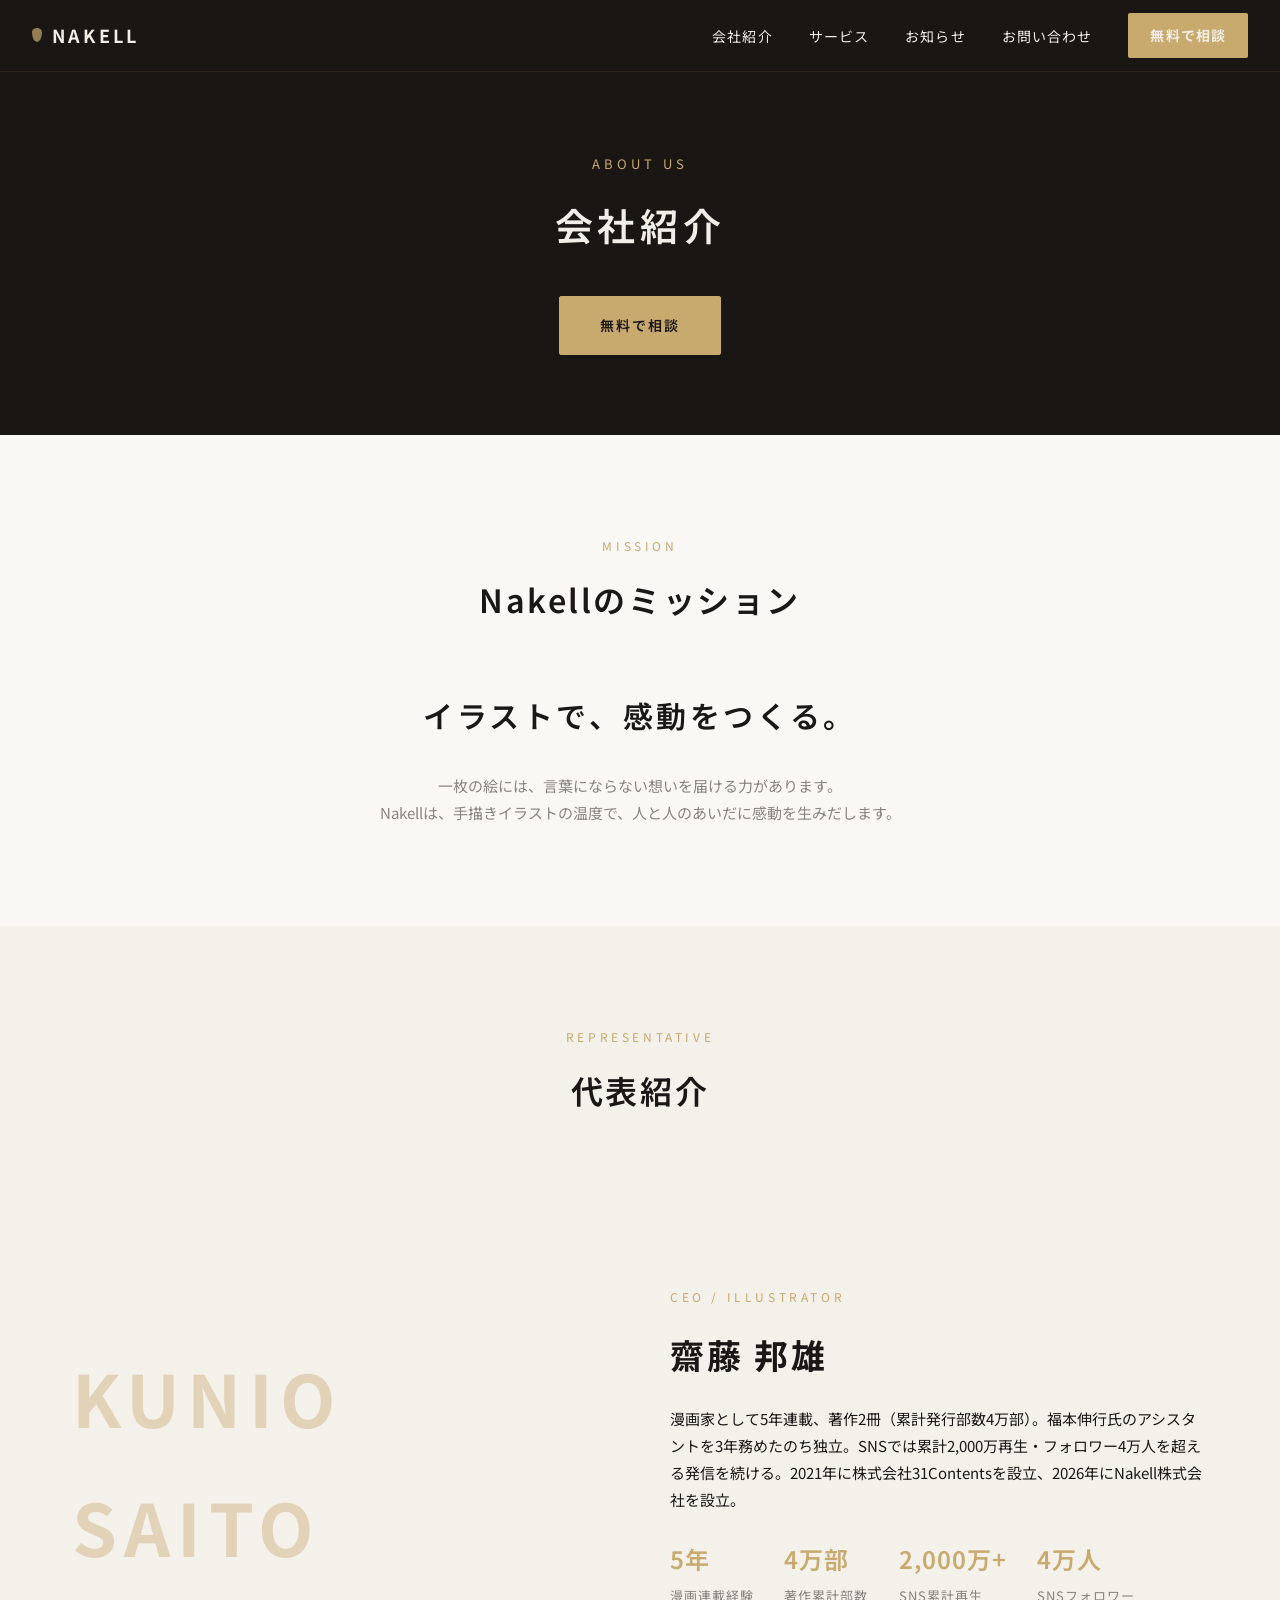
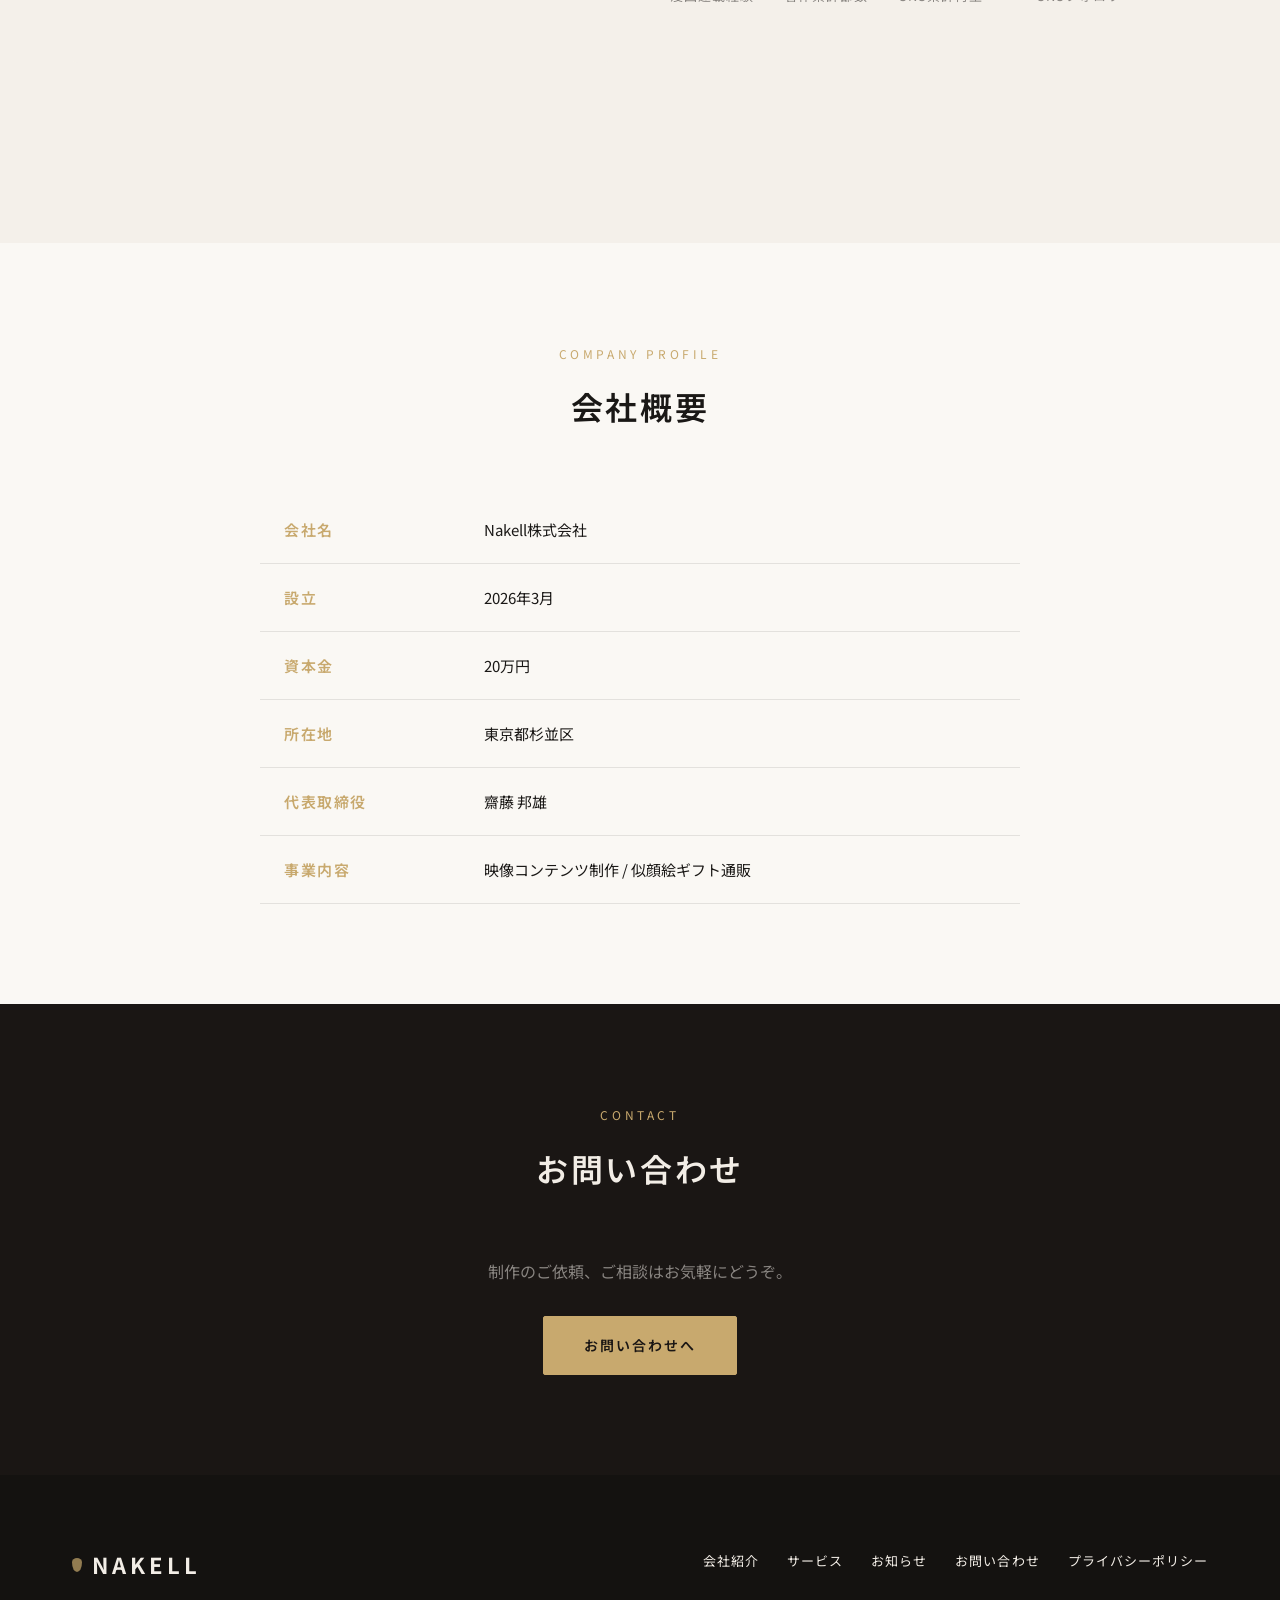
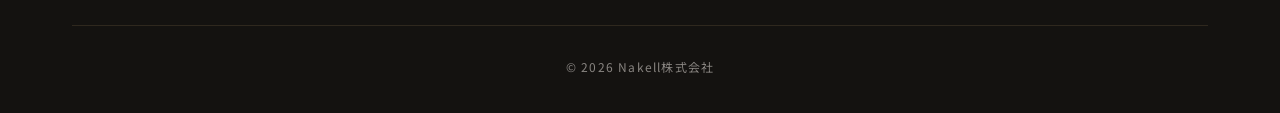
==== company.html @ 64e15353 "Initial Nakell corporate site" ====
<!DOCTYPE html>
<html lang="ja">
<head>
<meta charset="UTF-8">
<meta name="viewport" content="width=device-width, initial-scale=1.0">
<title>会社紹介｜NAKELL</title>
<meta name="description" content="Nakell株式会社の会社紹介。ミッション、代表・齋藤邦雄のプロフィール、会社概要。">
<link rel="preconnect" href="https://fonts.googleapis.com">
<link rel="preconnect" href="https://fonts.gstatic.com" crossorigin>
<link href="https://fonts.googleapis.com/css2?family=Noto+Sans+JP:wght@300;400;600;700&display=swap" rel="stylesheet">
<link rel="stylesheet" href="style.css">
</head>
<body>

<header class="site-header">
  <div class="nav-inner">
    <a href="index.html" class="nav-logo"><span class="teardrop teardrop-sm"></span><span>NAKELL</span></a>
    <button class="nav-toggle" aria-label="メニュー"><span></span><span></span><span></span></button>
    <ul class="nav-menu">
      <li><a href="company.html">会社紹介</a></li>
      <li><a href="service.html">サービス</a></li>
      <li><a href="news.html">お知らせ</a></li>
      <li><a href="contact.html">お問い合わせ</a></li>
      <li><a href="contact.html" class="nav-cta">無料で相談</a></li>
    </ul>
  </div>
</header>

<div class="page-header">
  <span class="label">ABOUT US</span>
  <h1>会社紹介</h1>
  <div class="header-cta">
    <a href="contact.html" class="btn btn-gold">無料で相談</a>
  </div>
</div>

<section class="bg-off">
  <div class="container">
    <div class="section-title">
      <span class="en">MISSION</span>
      <h2>Nakellのミッション</h2>
    </div>
    <p style="text-align:center; font-size:30px; letter-spacing:0.12em; font-weight:600; color:var(--text-dark); margin-bottom:30px;">
      イラストで、感動をつくる。
    </p>
    <p style="max-width:720px; margin:0 auto; text-align:center; color:var(--text-sub); font-size:15px;">
      一枚の絵には、言葉にならない想いを届ける力があります。<br>
      Nakellは、手描きイラストの温度で、人と人のあいだに感動を生みだします。
    </p>
  </div>
</section>

<section class="bg-beige">
  <div class="container">
    <div class="section-title">
      <span class="en">REPRESENTATIVE</span>
      <h2>代表紹介</h2>
    </div>
    <div class="service-block">
      <div class="service-media"><div class="big-en">KUNIO SAITO</div></div>
      <div class="service-info">
        <span class="tag">CEO / ILLUSTRATOR</span>
        <h2>齋藤 邦雄</h2>
        <p class="lead">漫画家として5年連載、著作2冊（累計発行部数4万部）。福本伸行氏のアシスタントを3年務めたのち独立。SNSでは累計2,000万再生・フォロワー4万人を超える発信を続ける。2021年に株式会社31Contentsを設立、2026年にNakell株式会社を設立。</p>
        <div class="stats">
          <div><strong>5年</strong>漫画連載経験</div>
          <div><strong>4万部</strong>著作累計部数</div>
          <div><strong>2,000万+</strong>SNS累計再生</div>
          <div><strong>4万人</strong>SNSフォロワー</div>
        </div>
      </div>
    </div>
  </div>
</section>

<section class="bg-off">
  <div class="container">
    <div class="section-title">
      <span class="en">COMPANY PROFILE</span>
      <h2>会社概要</h2>
    </div>
    <table class="company-table">
      <tbody>
        <tr><th>会社名</th><td>Nakell株式会社</td></tr>
        <tr><th>設立</th><td>2026年3月</td></tr>
        <tr><th>資本金</th><td>20万円</td></tr>
        <tr><th>所在地</th><td>東京都杉並区</td></tr>
        <tr><th>代表取締役</th><td>齋藤 邦雄</td></tr>
        <tr><th>事業内容</th><td>映像コンテンツ制作 / 似顔絵ギフト通販</td></tr>
      </tbody>
    </table>
  </div>
</section>

<section class="bg-dark">
  <div class="container">
    <div class="section-title">
      <span class="en">CONTACT</span>
      <h2>お問い合わせ</h2>
    </div>
    <p style="text-align:center; margin-bottom:30px; color:var(--text-sub);">制作のご依頼、ご相談はお気軽にどうぞ。</p>
    <div style="text-align:center;">
      <a href="contact.html" class="btn btn-gold">お問い合わせへ</a>
    </div>
  </div>
</section>

<footer class="site-footer">
  <div class="container">
    <div class="footer-top">
      <a href="index.html" class="footer-logo"><span class="teardrop teardrop-sm"></span><span>NAKELL</span></a>
      <ul class="footer-nav">
        <li><a href="company.html">会社紹介</a></li>
        <li><a href="service.html">サービス</a></li>
        <li><a href="news.html">お知らせ</a></li>
        <li><a href="contact.html">お問い合わせ</a></li>
        <li><a href="privacy.html">プライバシーポリシー</a></li>
      </ul>
    </div>
    <div class="footer-copy">© 2026 Nakell株式会社</div>
  </div>
</footer>

<script src="script.js"></script>
</body>
</html>
---- style.css ----
/* ==============================
   Nakell - Common Stylesheet
   ============================== */

* { margin: 0; padding: 0; box-sizing: border-box; }

:root {
  --dark-brown: #1a1614;
  --dark-brown-2: #141210;
  --off-white: #faf8f4;
  --light-beige: #f4f0ea;
  --gold-beige: #c8a96e;
  --text-light: #f2ede6;
  --text-dark: #1a1816;
  --text-sub: #888480;
  --header-h: 72px;
}

html { scroll-behavior: smooth; }

body {
  font-family: "Noto Sans JP", "Hiragino Kaku Gothic ProN", "Yu Gothic", "Meiryo", sans-serif;
  background: var(--off-white);
  color: var(--text-dark);
  line-height: 1.8;
  -webkit-font-smoothing: antialiased;
}

a { color: inherit; text-decoration: none; }
img { max-width: 100%; display: block; }
button { font-family: inherit; cursor: pointer; border: none; background: none; }

.container {
  max-width: 1200px;
  margin: 0 auto;
  padding: 0 32px;
}

/* ==============================
   Teardrop motif
   ============================== */
.teardrop {
  display: inline-block;
  background: var(--gold-beige);
  border-radius: 50% 50% 50% 50% / 30% 30% 70% 70%;
  transform: rotate(0deg);
}
.teardrop-sm { width: 10px; height: 14px; opacity: 0.7; }
.teardrop-lg { width: 380px; height: 500px; opacity: 0.04; }

/* ==============================
   Header / Navigation
   ============================== */
.site-header {
  position: fixed;
  top: 0; left: 0; right: 0;
  height: var(--header-h);
  background: var(--dark-brown);
  z-index: 1000;
  border-bottom: 1px solid rgba(200, 169, 110, 0.12);
}
.nav-inner {
  max-width: 1280px;
  height: 100%;
  margin: 0 auto;
  padding: 0 32px;
  display: flex;
  align-items: center;
  justify-content: space-between;
}
.nav-logo {
  display: flex;
  align-items: center;
  gap: 10px;
  color: var(--text-light);
  font-weight: 700;
  letter-spacing: 0.18em;
  font-size: 18px;
}
.nav-menu {
  display: flex;
  align-items: center;
  gap: 36px;
  list-style: none;
}
.nav-menu a {
  color: var(--text-light);
  font-size: 14px;
  letter-spacing: 0.08em;
  transition: color 0.2s;
}
.nav-menu a:hover { color: var(--gold-beige); }
.nav-cta {
  display: inline-block;
  padding: 10px 22px;
  background: var(--gold-beige);
  color: var(--dark-brown);
  font-size: 13px;
  font-weight: 700;
  letter-spacing: 0.1em;
  border-radius: 2px;
  transition: opacity 0.2s;
}
.nav-cta:hover { opacity: 0.85; }

.nav-toggle {
  display: none;
  width: 32px; height: 24px;
  position: relative;
}
.nav-toggle span {
  position: absolute;
  left: 0; right: 0;
  height: 2px;
  background: var(--text-light);
  transition: transform 0.3s, opacity 0.3s, top 0.3s;
}
.nav-toggle span:nth-child(1) { top: 2px; }
.nav-toggle span:nth-child(2) { top: 11px; }
.nav-toggle span:nth-child(3) { top: 20px; }
.nav-toggle.open span:nth-child(1) { top: 11px; transform: rotate(45deg); }
.nav-toggle.open span:nth-child(2) { opacity: 0; }
.nav-toggle.open span:nth-child(3) { top: 11px; transform: rotate(-45deg); }

/* ==============================
   Hero (TOP)
   ============================== */
.hero {
  position: relative;
  height: 100vh;
  min-height: 640px;
  background: var(--dark-brown);
  color: var(--text-light);
  overflow: hidden;
  display: flex;
  align-items: center;
  justify-content: center;
}
.hero-bg-drop {
  position: absolute;
  right: -80px;
  top: 50%;
  transform: translateY(-50%);
  pointer-events: none;
}
.hero-inner {
  position: relative;
  z-index: 2;
  text-align: center;
  padding: 0 24px;
  width: 100%;
}
.hero-phase {
  position: absolute;
  left: 50%;
  top: 50%;
  transform: translate(-50%, -50%);
  opacity: 0;
  transition: opacity 1s ease;
  width: 90%;
}
.hero-phase.is-active { opacity: 1; }
.hero-phase .en {
  font-size: 42px;
  letter-spacing: 0.08em;
  font-weight: 300;
  color: var(--gold-beige);
  margin-bottom: 16px;
}
.hero-phase .ja {
  font-size: 18px;
  letter-spacing: 0.2em;
  color: var(--text-light);
}
.hero-final {
  position: absolute;
  left: 50%;
  top: 50%;
  transform: translate(-50%, -50%);
  opacity: 0;
  transition: opacity 1.2s ease;
}
.hero-final.is-active { opacity: 1; }
.hero-final .brand {
  font-size: 72px;
  letter-spacing: 0.18em;
  font-weight: 700;
  color: var(--text-light);
  margin-bottom: 18px;
}
.hero-final .tag {
  font-size: 15px;
  letter-spacing: 0.3em;
  color: var(--gold-beige);
}
.hero-scroll {
  position: absolute;
  left: 50%;
  bottom: 40px;
  transform: translateX(-50%);
  color: var(--text-light);
  font-size: 11px;
  letter-spacing: 0.3em;
  opacity: 0.7;
  z-index: 2;
}
.hero-scroll::after {
  content: "";
  display: block;
  width: 1px;
  height: 40px;
  background: var(--gold-beige);
  margin: 10px auto 0;
  animation: scrollLine 2s ease-in-out infinite;
}
@keyframes scrollLine {
  0% { transform: scaleY(0); transform-origin: top; }
  50% { transform: scaleY(1); transform-origin: top; }
  51% { transform: scaleY(1); transform-origin: bottom; }
  100% { transform: scaleY(0); transform-origin: bottom; }
}

/* ==============================
   Page header (sub pages)
   ============================== */
.page-header {
  background: var(--dark-brown);
  color: var(--text-light);
  padding: calc(var(--header-h) + 80px) 0 80px;
  text-align: center;
}
.page-header .label {
  display: block;
  font-size: 13px;
  letter-spacing: 0.3em;
  color: var(--gold-beige);
  margin-bottom: 16px;
}
.page-header h1 {
  font-size: 38px;
  letter-spacing: 0.12em;
  font-weight: 600;
}
.page-header .header-cta {
  margin-top: 36px;
}
.page-header .header-cta .btn {
  background: var(--gold-beige);
  color: var(--dark-brown);
}

/* ==============================
   Generic sections
   ============================== */
section { padding: 100px 0; }
.section-title {
  text-align: center;
  margin-bottom: 60px;
}
.section-title .en {
  display: block;
  font-size: 12px;
  letter-spacing: 0.3em;
  color: var(--gold-beige);
  margin-bottom: 14px;
}
.section-title h2 {
  font-size: 32px;
  letter-spacing: 0.08em;
  font-weight: 600;
}
.bg-off { background: var(--off-white); }
.bg-beige { background: var(--light-beige); }
.bg-dark { background: var(--dark-brown); color: var(--text-light); }
.bg-dark .section-title h2 { color: var(--text-light); }

/* Problem section */
.problem-wrap {
  display: grid;
  grid-template-columns: 1fr 1fr;
  gap: 40px;
  margin-bottom: 60px;
}
.problem-card {
  background: #fff;
  padding: 40px 36px;
  border: 1px solid rgba(26,22,20,0.06);
  border-radius: 4px;
}
.problem-card h3 {
  font-size: 18px;
  color: var(--gold-beige);
  letter-spacing: 0.15em;
  margin-bottom: 24px;
  padding-bottom: 14px;
  border-bottom: 1px solid rgba(200,169,110,0.3);
}
.problem-card ul { list-style: none; }
.problem-card li {
  position: relative;
  padding-left: 22px;
  margin-bottom: 14px;
  font-size: 15px;
  color: var(--text-dark);
}
.problem-card li::before {
  content: "";
  position: absolute;
  left: 0; top: 10px;
  width: 8px; height: 11px;
  background: var(--gold-beige);
  border-radius: 50% 50% 50% 50% / 30% 30% 70% 70%;
}
.problem-answer {
  text-align: center;
  font-size: 22px;
  font-weight: 700;
  letter-spacing: 0.08em;
  padding: 36px;
  background: var(--dark-brown);
  color: var(--text-light);
  border-radius: 4px;
}
.problem-answer em {
  color: var(--gold-beige);
  font-style: normal;
}

/* Service overview */
.service-grid {
  display: grid;
  grid-template-columns: 1fr 1fr;
  gap: 32px;
}
.service-card {
  background: #fff;
  padding: 48px 40px;
  border-radius: 4px;
  text-align: center;
  transition: transform 0.3s, box-shadow 0.3s;
}
.service-card:hover {
  transform: translateY(-4px);
  box-shadow: 0 12px 36px rgba(26,22,20,0.08);
}
.service-card .en {
  font-size: 28px;
  letter-spacing: 0.12em;
  color: var(--gold-beige);
  font-weight: 600;
  margin-bottom: 10px;
}
.service-card .ja {
  font-size: 14px;
  color: var(--text-sub);
  letter-spacing: 0.2em;
  margin-bottom: 20px;
}
.service-card p {
  font-size: 15px;
  margin-bottom: 28px;
  min-height: 84px;
}

/* Features */
.features {
  position: relative;
  overflow: hidden;
}
.feature-item {
  display: grid;
  grid-template-columns: 220px 1fr;
  gap: 60px;
  padding: 50px 0;
  border-top: 1px solid rgba(26,22,20,0.1);
  align-items: center;
}
.feature-item:last-child { border-bottom: 1px solid rgba(26,22,20,0.1); }
.feature-item .num {
  font-size: 72px;
  font-weight: 300;
  letter-spacing: 0.05em;
  color: var(--gold-beige);
  line-height: 1;
}
.feature-item h3 {
  font-size: 22px;
  letter-spacing: 0.08em;
  margin-bottom: 14px;
}
.feature-item p { font-size: 15px; color: var(--text-sub); }

.purpose-drops {
  position: absolute;
  right: 40px;
  bottom: 40px;
  display: flex;
  align-items: flex-end;
  gap: 14px;
  pointer-events: none;
}
.purpose-drops .teardrop { opacity: 0.15; }
.purpose-drops .d1 { width: 30px; height: 42px; }
.purpose-drops .d2 { width: 50px; height: 70px; }
.purpose-drops .d3 { width: 80px; height: 110px; }

/* Track Record */
.record-grid {
  display: grid;
  grid-template-columns: repeat(3, 1fr);
  gap: 40px;
  text-align: center;
}
.record-item .num {
  font-size: 64px;
  font-weight: 300;
  color: var(--gold-beige);
  letter-spacing: 0.03em;
  line-height: 1;
  margin-bottom: 14px;
}
.record-item .num small { font-size: 22px; margin-left: 4px; }
.record-item .label {
  font-size: 14px;
  letter-spacing: 0.2em;
  color: var(--text-light);
}

/* Company summary */
.company-table {
  max-width: 760px;
  margin: 0 auto;
  width: 100%;
  border-collapse: collapse;
}
.company-table th, .company-table td {
  padding: 20px 24px;
  text-align: left;
  border-bottom: 1px solid rgba(26,22,20,0.1);
  font-size: 15px;
  vertical-align: top;
}
.company-table th {
  width: 200px;
  color: var(--gold-beige);
  font-weight: 600;
  letter-spacing: 0.1em;
}
.company-summary .more {
  text-align: center;
  margin-top: 50px;
}

/* Buttons */
.btn {
  display: inline-block;
  padding: 16px 40px;
  background: var(--dark-brown);
  color: var(--text-light);
  font-size: 14px;
  letter-spacing: 0.15em;
  font-weight: 600;
  border-radius: 2px;
  transition: opacity 0.2s, transform 0.2s;
  border: 1px solid var(--dark-brown);
}
.btn:hover { opacity: 0.85; transform: translateY(-2px); }
.btn-gold { background: var(--gold-beige); color: var(--dark-brown); border-color: var(--gold-beige); }
.btn-outline { background: transparent; color: var(--text-light); border: 1px solid var(--text-light); }
.btn-outline-dark { background: transparent; color: var(--text-dark); border: 1px solid var(--text-dark); }

/* CTA area */
.cta-grid {
  display: grid;
  grid-template-columns: 1fr 1fr;
  gap: 2px;
  background: rgba(200,169,110,0.25);
  border-radius: 4px;
  overflow: hidden;
}
.cta-card {
  padding: 60px 40px;
  background: var(--dark-brown);
  text-align: center;
}
.cta-card h3 {
  font-size: 20px;
  letter-spacing: 0.12em;
  margin-bottom: 14px;
  color: var(--text-light);
}
.cta-card .en {
  font-size: 12px;
  letter-spacing: 0.3em;
  color: var(--gold-beige);
  margin-bottom: 28px;
  display: block;
}
.cta-card p {
  font-size: 14px;
  color: var(--text-sub);
  margin-bottom: 28px;
}

/* ==============================
   Footer
   ============================== */
.site-footer {
  background: var(--dark-brown-2);
  color: var(--text-light);
  padding: 70px 0 36px;
}
.footer-top {
  display: flex;
  justify-content: space-between;
  align-items: flex-start;
  flex-wrap: wrap;
  gap: 30px;
  padding-bottom: 40px;
  border-bottom: 1px solid rgba(200,169,110,0.15);
}
.footer-logo {
  display: flex;
  align-items: center;
  gap: 10px;
  font-size: 22px;
  font-weight: 700;
  letter-spacing: 0.18em;
}
.footer-nav {
  display: flex;
  flex-wrap: wrap;
  gap: 28px;
  list-style: none;
}
.footer-nav a {
  font-size: 13px;
  color: var(--text-light);
  letter-spacing: 0.08em;
  transition: color 0.2s;
}
.footer-nav a:hover { color: var(--gold-beige); }
.footer-copy {
  margin-top: 30px;
  text-align: center;
  font-size: 12px;
  color: var(--text-sub);
  letter-spacing: 0.1em;
}

/* ==============================
   Service page
   ============================== */
.service-block {
  display: grid;
  grid-template-columns: 1fr 1fr;
  gap: 60px;
  align-items: center;
  padding: 80px 0;
  border-bottom: 1px solid rgba(26,22,20,0.08);
}
.service-block:last-child { border-bottom: none; }
.service-block.reverse .service-media { order: 2; }
.service-media {
  background: var(--light-beige);
  aspect-ratio: 4/3;
  border-radius: 6px;
  display: flex;
  align-items: center;
  justify-content: center;
  position: relative;
  overflow: hidden;
}
.service-media .big-en {
  font-size: 72px;
  color: var(--gold-beige);
  font-weight: 700;
  letter-spacing: 0.1em;
  opacity: 0.4;
}
.service-info .tag {
  font-size: 12px;
  letter-spacing: 0.3em;
  color: var(--gold-beige);
  margin-bottom: 16px;
  display: block;
}
.service-info h2 {
  font-size: 34px;
  letter-spacing: 0.08em;
  margin-bottom: 20px;
}
.service-info .lead {
  font-size: 15px;
  margin-bottom: 24px;
}
.service-info .stats {
  display: flex;
  gap: 30px;
  margin-bottom: 28px;
  flex-wrap: wrap;
}
.service-info .stats div {
  font-size: 13px;
  color: var(--text-sub);
  letter-spacing: 0.08em;
}
.service-info .stats strong {
  display: block;
  color: var(--gold-beige);
  font-size: 24px;
  font-weight: 600;
  margin-bottom: 4px;
}

/* ==============================
   News page
   ============================== */
.news-empty {
  text-align: center;
  padding: 80px 20px;
  background: #fff;
  border-radius: 4px;
  color: var(--text-sub);
  font-size: 15px;
  letter-spacing: 0.1em;
  border: 1px solid rgba(26,22,20,0.06);
}

/* ==============================
   Contact form
   ============================== */
.contact-form {
  max-width: 720px;
  margin: 0 auto;
  background: #fff;
  padding: 56px 48px;
  border-radius: 4px;
  border: 1px solid rgba(26,22,20,0.06);
}
.form-row { margin-bottom: 28px; }
.form-row label {
  display: block;
  font-size: 14px;
  letter-spacing: 0.08em;
  margin-bottom: 10px;
  font-weight: 600;
}
.form-row label .req {
  color: var(--gold-beige);
  font-size: 11px;
  margin-left: 8px;
  font-weight: 400;
}
.form-row label .opt {
  color: var(--text-sub);
  font-size: 11px;
  margin-left: 8px;
  font-weight: 400;
}
.form-row input,
.form-row textarea {
  width: 100%;
  padding: 14px 16px;
  font-size: 15px;
  font-family: inherit;
  border: 1px solid rgba(26,22,20,0.15);
  border-radius: 2px;
  background: var(--off-white);
  color: var(--text-dark);
  transition: border-color 0.2s;
}
.form-row input:focus,
.form-row textarea:focus {
  outline: none;
  border-color: var(--gold-beige);
}
.form-row textarea { min-height: 160px; resize: vertical; }
.form-submit { text-align: center; margin-top: 20px; }
.form-submit button {
  padding: 16px 60px;
  background: var(--dark-brown);
  color: var(--text-light);
  font-size: 14px;
  letter-spacing: 0.2em;
  font-weight: 600;
  border-radius: 2px;
  transition: opacity 0.2s;
}
.form-submit button:hover { opacity: 0.85; }
.form-submit button:disabled { opacity: 0.5; cursor: not-allowed; }
.form-thanks {
  display: none;
  text-align: center;
  padding: 60px 30px;
}
.form-thanks h3 {
  font-size: 24px;
  color: var(--gold-beige);
  margin-bottom: 16px;
  letter-spacing: 0.08em;
}
.form-thanks p { color: var(--text-sub); }
.form-thanks.is-visible { display: block; }
.contact-info {
  max-width: 720px;
  margin: 40px auto 0;
  text-align: center;
  font-size: 13px;
  color: var(--text-sub);
}

/* ==============================
   Privacy
   ============================== */
.privacy-body {
  max-width: 820px;
  margin: 0 auto;
}
.privacy-body h2 {
  font-size: 18px;
  margin: 40px 0 16px;
  letter-spacing: 0.08em;
  color: var(--gold-beige);
}
.privacy-body h2:first-child { margin-top: 0; }
.privacy-body p, .privacy-body li {
  font-size: 14px;
  color: var(--text-dark);
  margin-bottom: 10px;
}
.privacy-body ul {
  padding-left: 24px;
  margin-bottom: 16px;
}

/* ==============================
   Responsive
   ============================== */
@media (max-width: 768px) {
  .container { padding: 0 20px; }
  section { padding: 70px 0; }

  .nav-inner { padding: 0 20px; }
  .nav-menu {
    position: fixed;
    top: var(--header-h);
    left: 0; right: 0;
    flex-direction: column;
    background: var(--dark-brown);
    padding: 30px 20px;
    gap: 22px;
    transform: translateY(-120%);
    transition: transform 0.35s ease;
    border-bottom: 1px solid rgba(200,169,110,0.15);
  }
  .nav-menu.open { transform: translateY(0); }
  .nav-menu li { width: 100%; text-align: center; }
  .nav-toggle { display: block; }
  .nav-cta { width: 100%; text-align: center; }

  .hero-phase .en { font-size: 26px; }
  .hero-phase .ja { font-size: 14px; letter-spacing: 0.15em; }
  .hero-final .brand { font-size: 48px; }
  .hero-final .tag { font-size: 12px; }
  .hero-bg-drop { right: -160px; }

  .page-header { padding: calc(var(--header-h) + 50px) 0 50px; }
  .page-header h1 { font-size: 26px; }

  .section-title h2 { font-size: 24px; }

  .problem-wrap { grid-template-columns: 1fr; gap: 20px; }
  .problem-answer { font-size: 16px; padding: 24px; }

  .service-grid { grid-template-columns: 1fr; }

  .feature-item {
    grid-template-columns: 1fr;
    gap: 16px;
    padding: 36px 0;
  }
  .feature-item .num { font-size: 54px; }
  .feature-item h3 { font-size: 18px; }

  .record-grid { grid-template-columns: 1fr; gap: 36px; }
  .record-item .num { font-size: 48px; }

  .company-table th, .company-table td { display: block; width: 100%; padding: 10px 0; }
  .company-table th { border-bottom: none; padding-bottom: 4px; }
  .company-table td { padding-top: 0; padding-bottom: 18px; }

  .cta-grid { grid-template-columns: 1fr; }
  .cta-card { padding: 44px 24px; }

  .footer-top { flex-direction: column; align-items: flex-start; }
  .footer-nav { gap: 14px 22px; }

  .service-block { grid-template-columns: 1fr; gap: 30px; padding: 50px 0; }
  .service-block.reverse .service-media { order: 0; }
  .service-info h2 { font-size: 24px; }
  .service-media .big-en { font-size: 44px; }

  .contact-form { padding: 36px 24px; }

  .purpose-drops { right: 10px; bottom: 10px; gap: 8px; }
  .purpose-drops .d1 { width: 18px; height: 24px; }
  .purpose-drops .d2 { width: 28px; height: 40px; }
  .purpose-drops .d3 { width: 44px; height: 60px; }
}
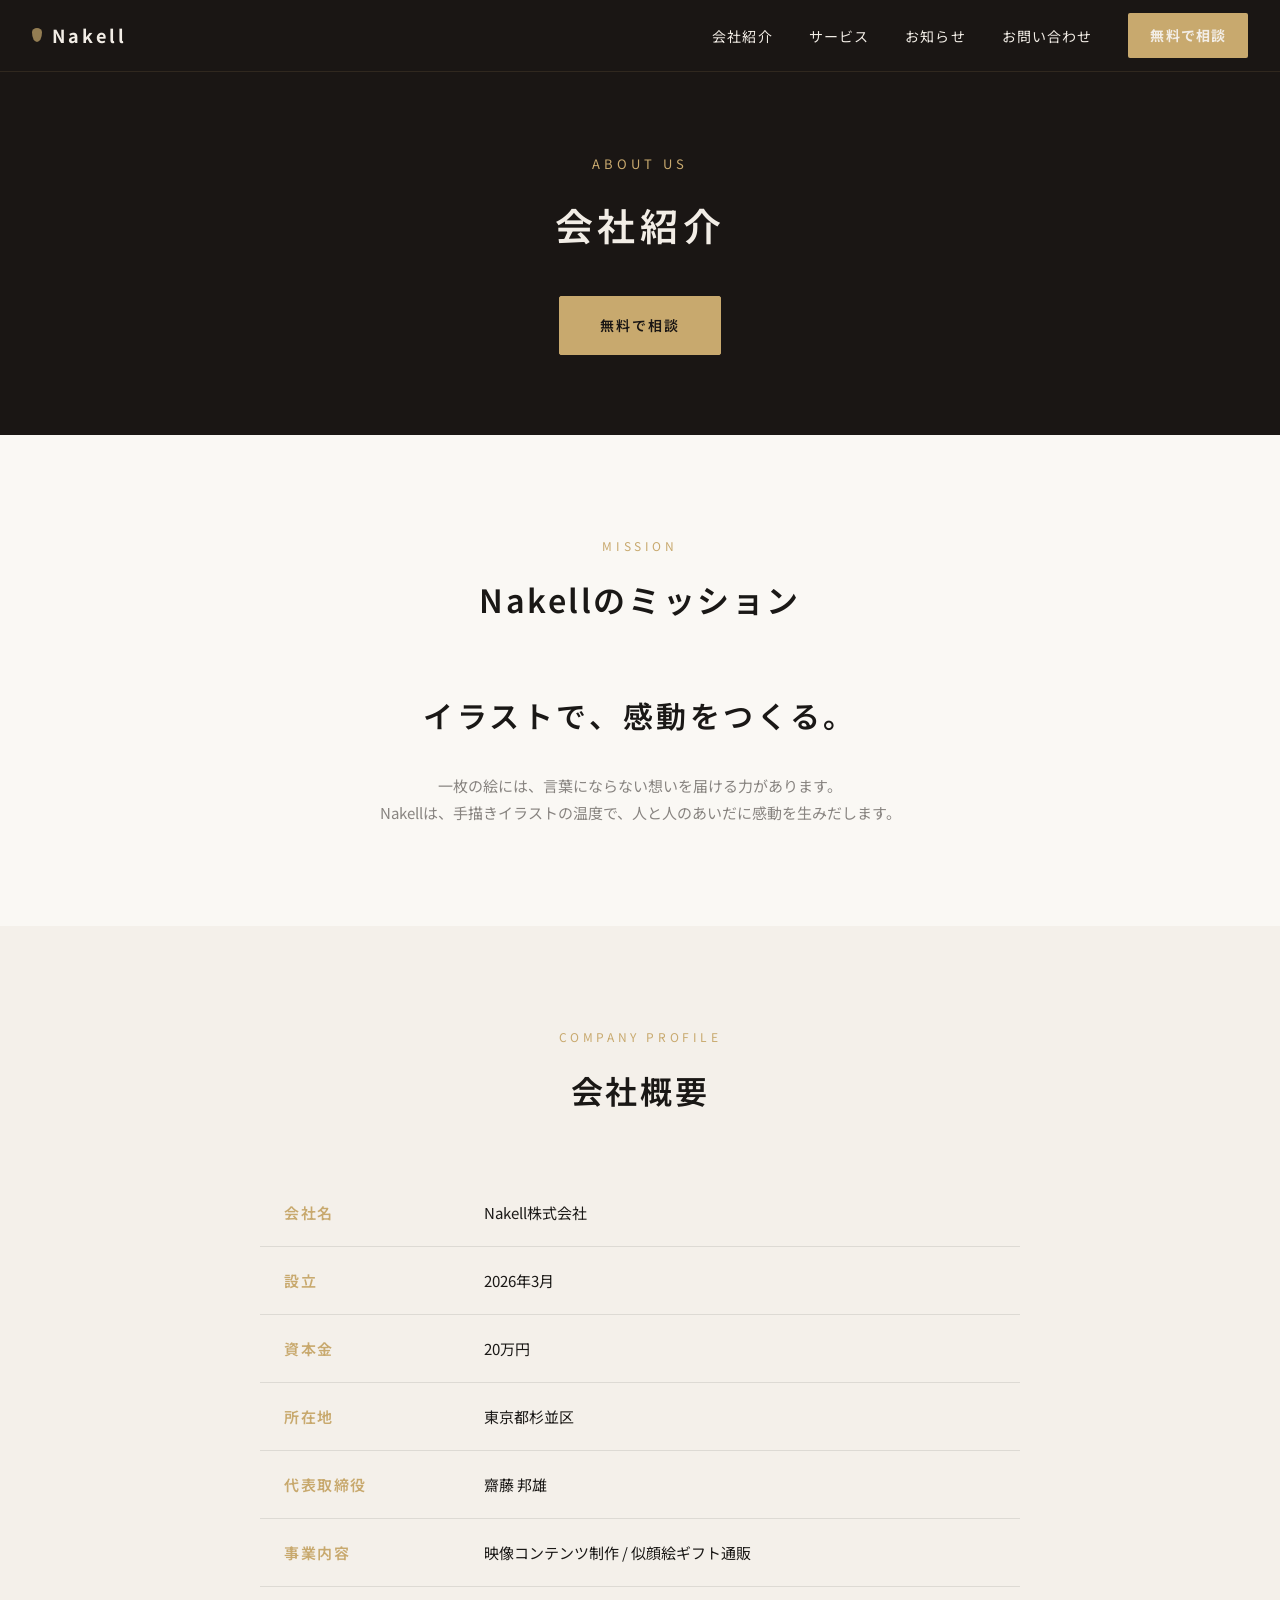
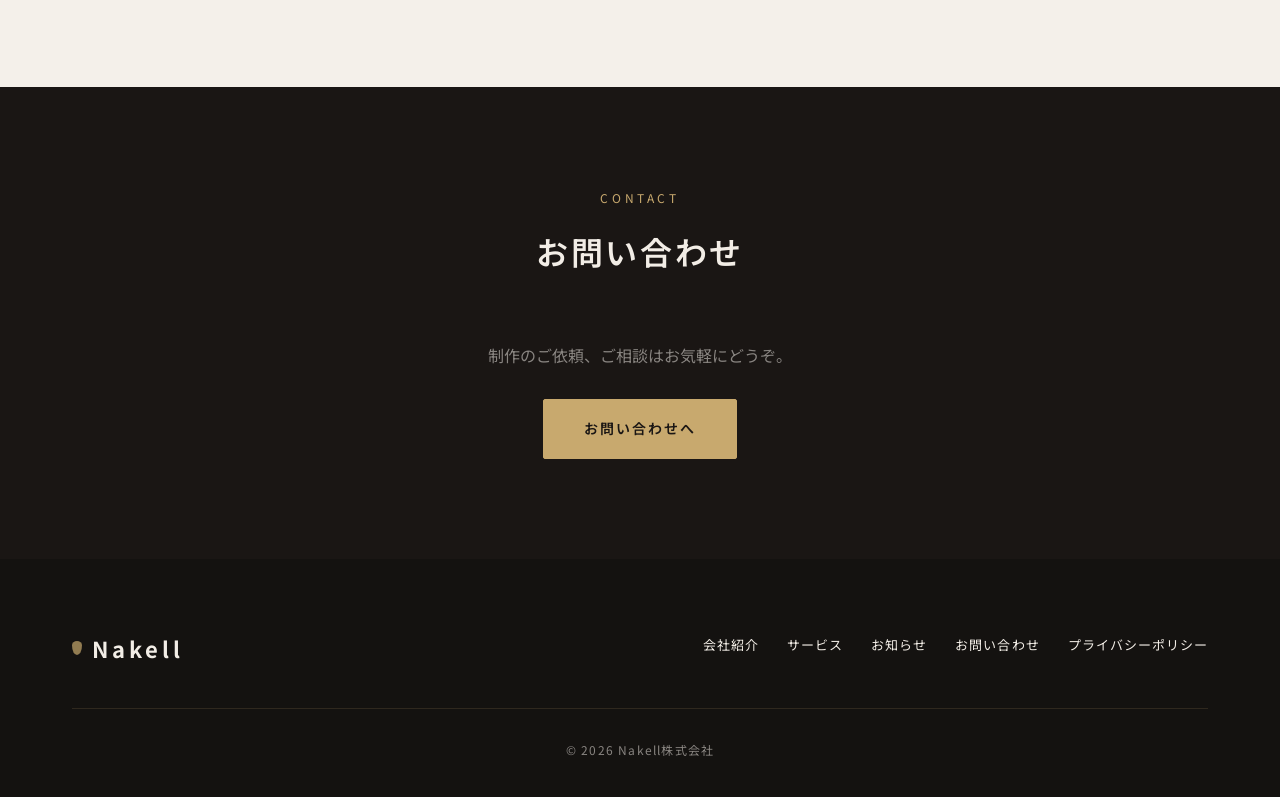
==== commit 21ea68e8: "Update Hero animation, unify Nakell branding, remove executive section - Hero: 2-line block layout w" ====
--- a/company.html
+++ b/company.html
@@ -3,7 +3,7 @@
 <head>
 <meta charset="UTF-8">
 <meta name="viewport" content="width=device-width, initial-scale=1.0">
-<title>会社紹介｜NAKELL</title>
+<title>会社紹介｜Nakell</title>
 <meta name="description" content="Nakell株式会社の会社紹介。ミッション、代表・齋藤邦雄のプロフィール、会社概要。">
 <link rel="preconnect" href="https://fonts.googleapis.com">
 <link rel="preconnect" href="https://fonts.gstatic.com" crossorigin>
@@ -14,7 +14,7 @@
 
 <header class="site-header">
   <div class="nav-inner">
-    <a href="index.html" class="nav-logo"><span class="teardrop teardrop-sm"></span><span>NAKELL</span></a>
+    <a href="index.html" class="nav-logo"><span class="teardrop teardrop-sm"></span><span>Nakell</span></a>
     <button class="nav-toggle" aria-label="メニュー"><span></span><span></span><span></span></button>
     <ul class="nav-menu">
       <li><a href="company.html">会社紹介</a></li>
@@ -53,29 +53,6 @@
 <section class="bg-beige">
   <div class="container">
     <div class="section-title">
-      <span class="en">REPRESENTATIVE</span>
-      <h2>代表紹介</h2>
-    </div>
-    <div class="service-block">
-      <div class="service-media"><div class="big-en">KUNIO SAITO</div></div>
-      <div class="service-info">
-        <span class="tag">CEO / ILLUSTRATOR</span>
-        <h2>齋藤 邦雄</h2>
-        <p class="lead">漫画家として5年連載、著作2冊（累計発行部数4万部）。福本伸行氏のアシスタントを3年務めたのち独立。SNSでは累計2,000万再生・フォロワー4万人を超える発信を続ける。2021年に株式会社31Contentsを設立、2026年にNakell株式会社を設立。</p>
-        <div class="stats">
-          <div><strong>5年</strong>漫画連載経験</div>
-          <div><strong>4万部</strong>著作累計部数</div>
-          <div><strong>2,000万+</strong>SNS累計再生</div>
-          <div><strong>4万人</strong>SNSフォロワー</div>
-        </div>
-      </div>
-    </div>
-  </div>
-</section>
-
-<section class="bg-off">
-  <div class="container">
-    <div class="section-title">
       <span class="en">COMPANY PROFILE</span>
       <h2>会社概要</h2>
     </div>
@@ -108,7 +85,7 @@
 <footer class="site-footer">
   <div class="container">
     <div class="footer-top">
-      <a href="index.html" class="footer-logo"><span class="teardrop teardrop-sm"></span><span>NAKELL</span></a>
+      <a href="index.html" class="footer-logo"><span class="teardrop teardrop-sm"></span><span>Nakell</span></a>
       <ul class="footer-nav">
         <li><a href="company.html">会社紹介</a></li>
         <li><a href="service.html">サービス</a></li>
--- a/style.css
+++ b/style.css
@@ -144,41 +144,49 @@
   pointer-events: none;
 }
 .hero-inner {
-  position: relative;
+  position: absolute;
+  inset: 0;
   z-index: 2;
-  text-align: center;
+  display: grid;
+  place-items: center;
   padding: 0 24px;
-  width: 100%;
-}
-.hero-phase {
-  position: absolute;
-  left: 50%;
-  top: 50%;
-  transform: translate(-50%, -50%);
+}
+.hero-catch,
+.hero-final {
+  grid-area: 1 / 1;
   opacity: 0;
-  transition: opacity 1s ease;
-  width: 90%;
-}
-.hero-phase.is-active { opacity: 1; }
-.hero-phase .en {
-  font-size: 42px;
-  letter-spacing: 0.08em;
-  font-weight: 300;
-  color: var(--gold-beige);
-  margin-bottom: 16px;
-}
-.hero-phase .ja {
-  font-size: 18px;
-  letter-spacing: 0.2em;
-  color: var(--text-light);
+  transition: opacity 1.2s ease-out;
+}
+.hero-catch {
+  display: flex;
+  flex-direction: column;
+  align-items: flex-start;
+  font-size: 36px;
+  letter-spacing: 0.12em;
+  font-weight: 600;
+  color: var(--text-light);
+}
+.hero-catch.is-active { opacity: 1; }
+.hero-catch-line1 {
+  white-space: nowrap;
+  margin-bottom: 0.15em;
+}
+.hero-catch-line2 {
+  display: grid;
+  min-height: 1.4em;
+}
+.hero-catch-line2 > .hero-catch-swap {
+  grid-area: 1 / 1;
+  opacity: 0;
+  transition: opacity 0.6s ease;
+  white-space: nowrap;
+}
+.hero-catch-swap.is-visible {
+  opacity: 1;
 }
 .hero-final {
-  position: absolute;
-  left: 50%;
-  top: 50%;
-  transform: translate(-50%, -50%);
-  opacity: 0;
-  transition: opacity 1.2s ease;
+  text-align: center;
+  transition: opacity 1.4s ease-in;
 }
 .hero-final.is-active { opacity: 1; }
 .hero-final .brand {
@@ -187,12 +195,18 @@
   font-weight: 700;
   color: var(--text-light);
   margin-bottom: 18px;
-}
+  opacity: 0;
+  transition: opacity 1.4s ease-in;
+}
+.hero-final.is-active .brand { opacity: 1; }
 .hero-final .tag {
   font-size: 15px;
   letter-spacing: 0.3em;
   color: var(--gold-beige);
-}
+  opacity: 0;
+  transition: opacity 1s ease-in 0.4s;
+}
+.hero-final.is-active .tag { opacity: 1; }
 .hero-scroll {
   position: absolute;
   left: 50%;
@@ -403,6 +417,65 @@
 .purpose-drops .d1 { width: 30px; height: 42px; }
 .purpose-drops .d2 { width: 50px; height: 70px; }
 .purpose-drops .d3 { width: 80px; height: 110px; }
+
+/* Brands */
+.brands-lead {
+  text-align: center;
+  font-size: 15px;
+  color: var(--text-sub);
+  margin-bottom: 48px;
+}
+.brands-grid {
+  display: grid;
+  grid-template-columns: 1fr 1fr;
+  gap: 36px;
+}
+.brand-card {
+  background: #fff;
+  border-radius: 6px;
+  overflow: hidden;
+  transition: transform 0.3s ease, box-shadow 0.3s ease;
+}
+.brand-card:hover {
+  transform: translateY(-4px);
+  box-shadow: 0 12px 36px rgba(26,22,20,0.08);
+}
+.brand-card-img {
+  overflow: hidden;
+  aspect-ratio: 16 / 9;
+}
+.brand-card-img img {
+  width: 100%;
+  height: 100%;
+  object-fit: cover;
+  transition: transform 0.3s ease;
+}
+.brand-card:hover .brand-card-img img {
+  transform: scale(1.03);
+}
+.brand-card-body {
+  padding: 32px 28px;
+}
+.brand-card-name {
+  font-size: 26px;
+  letter-spacing: 0.1em;
+  font-weight: 700;
+  color: var(--text-dark);
+  margin-bottom: 6px;
+}
+.brand-card-label {
+  display: inline-block;
+  font-size: 13px;
+  letter-spacing: 0.15em;
+  color: var(--gold-beige);
+  margin-bottom: 16px;
+}
+.brand-card-body p {
+  font-size: 14px;
+  line-height: 1.8;
+  color: var(--text-sub);
+  margin-bottom: 24px;
+}
 
 /* Track Record */
 .record-grid {
@@ -759,8 +832,7 @@
   .nav-toggle { display: block; }
   .nav-cta { width: 100%; text-align: center; }
 
-  .hero-phase .en { font-size: 26px; }
-  .hero-phase .ja { font-size: 14px; letter-spacing: 0.15em; }
+  .hero-catch { font-size: 22px; letter-spacing: 0.08em; align-items: flex-start; }
   .hero-final .brand { font-size: 48px; }
   .hero-final .tag { font-size: 12px; }
   .hero-bg-drop { right: -160px; }
@@ -783,6 +855,9 @@
   .feature-item .num { font-size: 54px; }
   .feature-item h3 { font-size: 18px; }
 
+  .brands-grid { grid-template-columns: 1fr; gap: 28px; }
+  .brand-card-body { padding: 24px 20px; }
+
   .record-grid { grid-template-columns: 1fr; gap: 36px; }
   .record-item .num { font-size: 48px; }
 
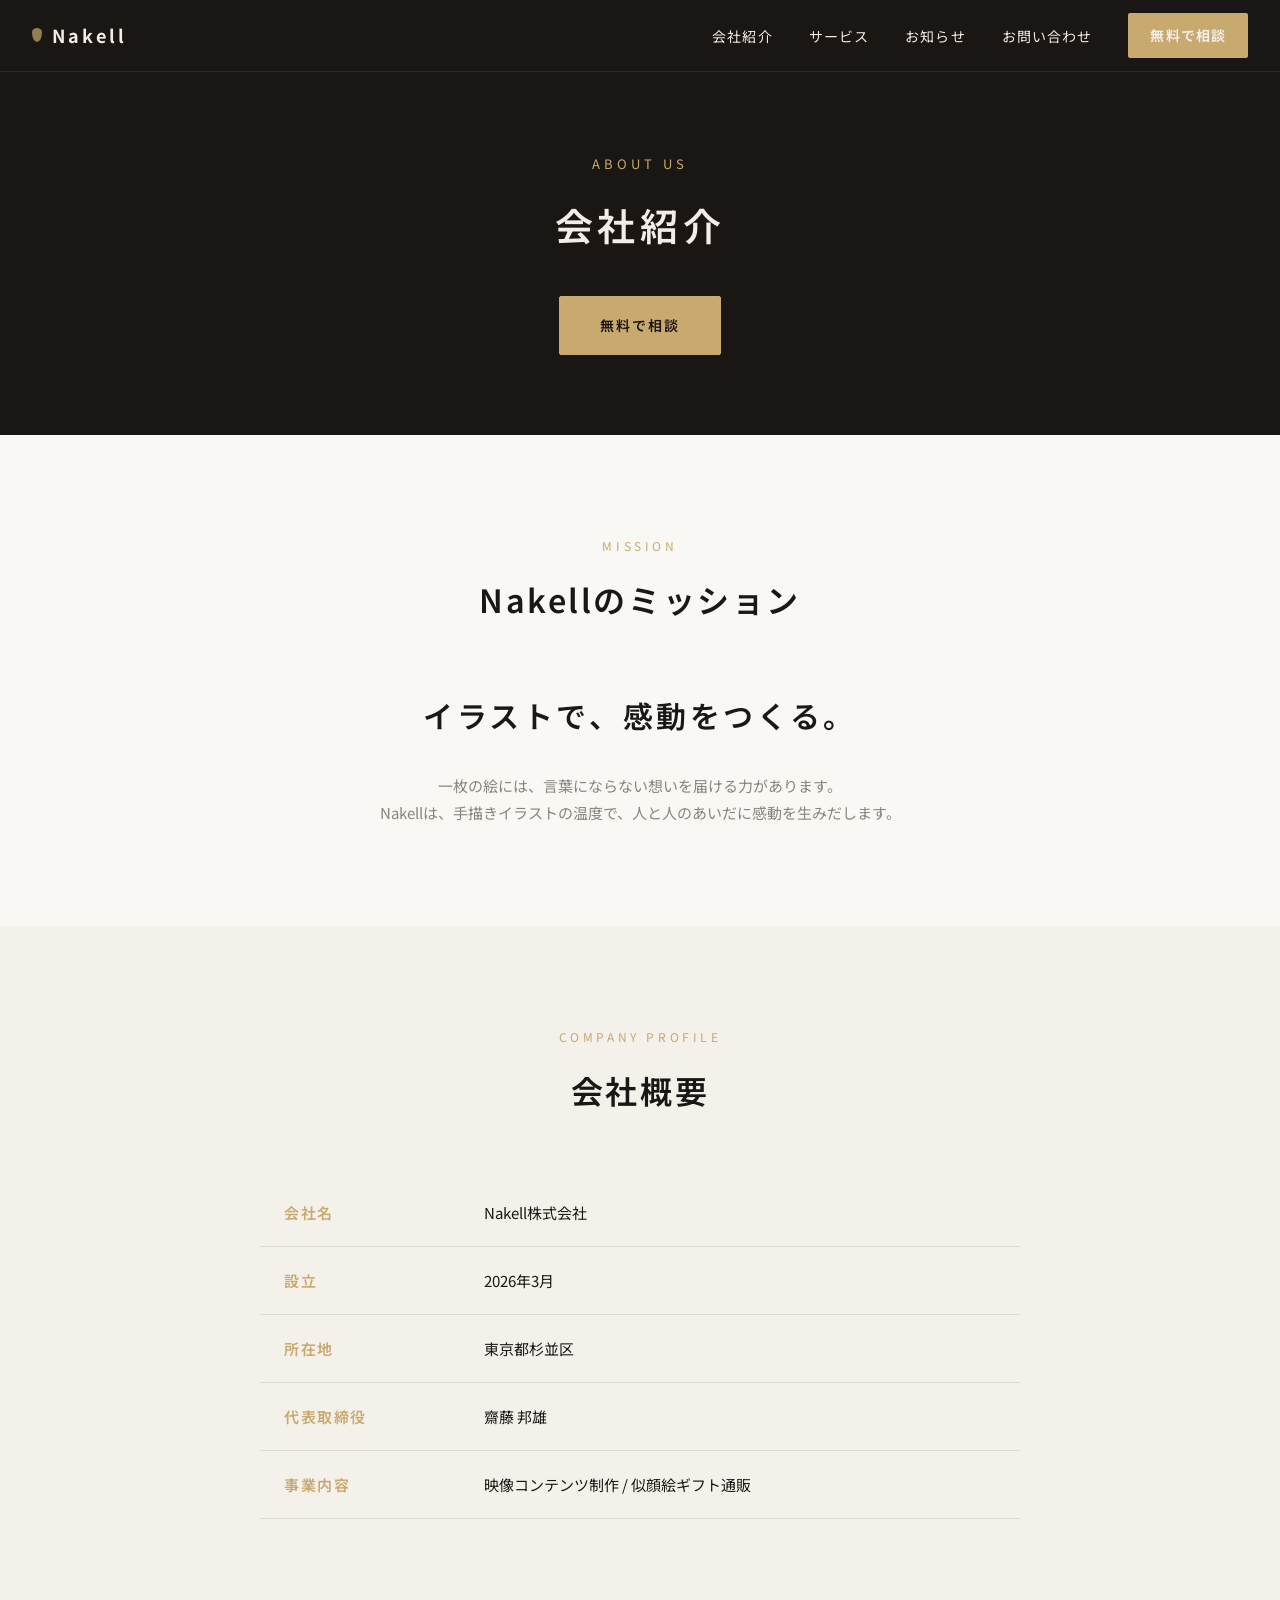
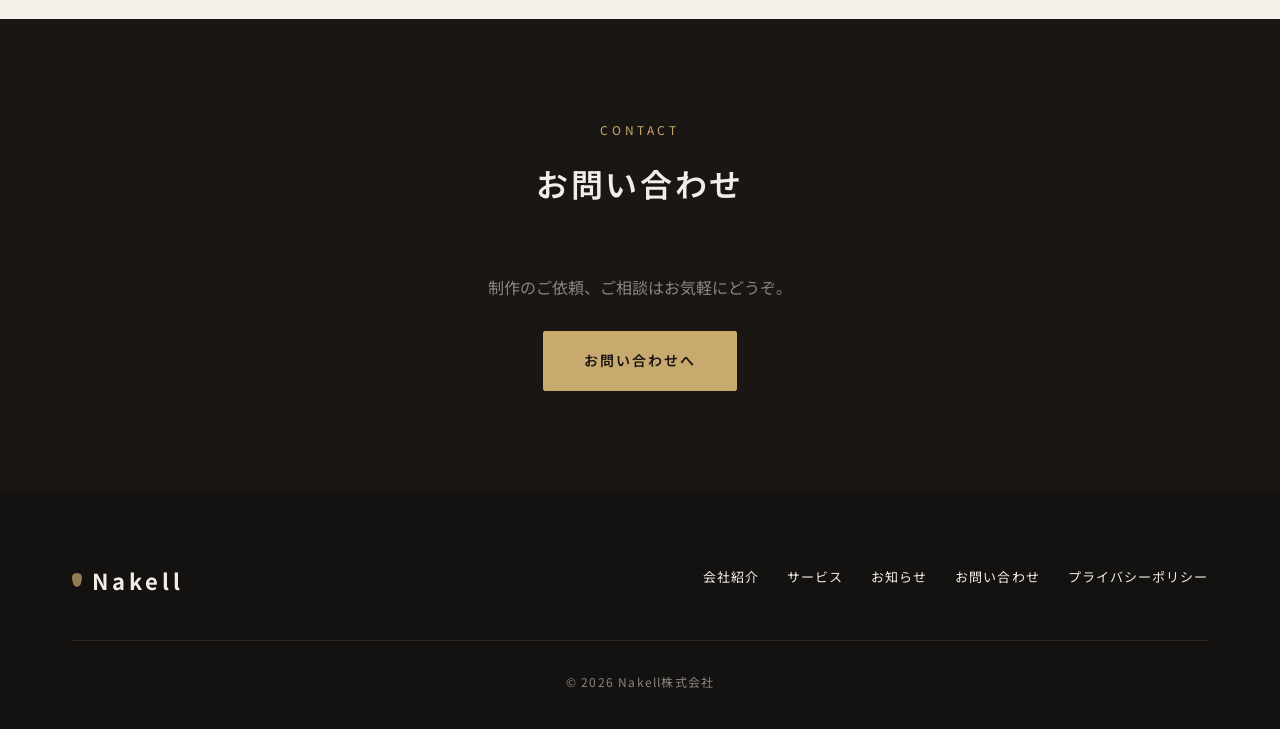
==== commit 970dd30d: "Fix service image proportions and remove capital from company profile" ====
--- a/company.html
+++ b/company.html
@@ -1,103 +1,102 @@
-<!DOCTYPE html>
-<html lang="ja">
-<head>
-<meta charset="UTF-8">
-<meta name="viewport" content="width=device-width, initial-scale=1.0">
-<title>会社紹介｜Nakell</title>
-<meta name="description" content="Nakell株式会社の会社紹介。ミッション、代表・齋藤邦雄のプロフィール、会社概要。">
-<link rel="preconnect" href="https://fonts.googleapis.com">
-<link rel="preconnect" href="https://fonts.gstatic.com" crossorigin>
-<link href="https://fonts.googleapis.com/css2?family=Noto+Sans+JP:wght@300;400;600;700&display=swap" rel="stylesheet">
-<link rel="stylesheet" href="style.css">
-</head>
-<body>
-
-<header class="site-header">
-  <div class="nav-inner">
-    <a href="index.html" class="nav-logo"><span class="teardrop teardrop-sm"></span><span>Nakell</span></a>
-    <button class="nav-toggle" aria-label="メニュー"><span></span><span></span><span></span></button>
-    <ul class="nav-menu">
-      <li><a href="company.html">会社紹介</a></li>
-      <li><a href="service.html">サービス</a></li>
-      <li><a href="news.html">お知らせ</a></li>
-      <li><a href="contact.html">お問い合わせ</a></li>
-      <li><a href="contact.html" class="nav-cta">無料で相談</a></li>
-    </ul>
-  </div>
-</header>
-
-<div class="page-header">
-  <span class="label">ABOUT US</span>
-  <h1>会社紹介</h1>
-  <div class="header-cta">
-    <a href="contact.html" class="btn btn-gold">無料で相談</a>
-  </div>
-</div>
-
-<section class="bg-off">
-  <div class="container">
-    <div class="section-title">
-      <span class="en">MISSION</span>
-      <h2>Nakellのミッション</h2>
-    </div>
-    <p style="text-align:center; font-size:30px; letter-spacing:0.12em; font-weight:600; color:var(--text-dark); margin-bottom:30px;">
-      イラストで、感動をつくる。
-    </p>
-    <p style="max-width:720px; margin:0 auto; text-align:center; color:var(--text-sub); font-size:15px;">
-      一枚の絵には、言葉にならない想いを届ける力があります。<br>
-      Nakellは、手描きイラストの温度で、人と人のあいだに感動を生みだします。
-    </p>
-  </div>
-</section>
-
-<section class="bg-beige">
-  <div class="container">
-    <div class="section-title">
-      <span class="en">COMPANY PROFILE</span>
-      <h2>会社概要</h2>
-    </div>
-    <table class="company-table">
-      <tbody>
-        <tr><th>会社名</th><td>Nakell株式会社</td></tr>
-        <tr><th>設立</th><td>2026年3月</td></tr>
-        <tr><th>資本金</th><td>20万円</td></tr>
-        <tr><th>所在地</th><td>東京都杉並区</td></tr>
-        <tr><th>代表取締役</th><td>齋藤 邦雄</td></tr>
-        <tr><th>事業内容</th><td>映像コンテンツ制作 / 似顔絵ギフト通販</td></tr>
-      </tbody>
-    </table>
-  </div>
-</section>
-
-<section class="bg-dark">
-  <div class="container">
-    <div class="section-title">
-      <span class="en">CONTACT</span>
-      <h2>お問い合わせ</h2>
-    </div>
-    <p style="text-align:center; margin-bottom:30px; color:var(--text-sub);">制作のご依頼、ご相談はお気軽にどうぞ。</p>
-    <div style="text-align:center;">
-      <a href="contact.html" class="btn btn-gold">お問い合わせへ</a>
-    </div>
-  </div>
-</section>
-
-<footer class="site-footer">
-  <div class="container">
-    <div class="footer-top">
-      <a href="index.html" class="footer-logo"><span class="teardrop teardrop-sm"></span><span>Nakell</span></a>
-      <ul class="footer-nav">
-        <li><a href="company.html">会社紹介</a></li>
-        <li><a href="service.html">サービス</a></li>
-        <li><a href="news.html">お知らせ</a></li>
-        <li><a href="contact.html">お問い合わせ</a></li>
-        <li><a href="privacy.html">プライバシーポリシー</a></li>
-      </ul>
-    </div>
-    <div class="footer-copy">© 2026 Nakell株式会社</div>
-  </div>
-</footer>
-
-<script src="script.js"></script>
-</body>
-</html>
+<!DOCTYPE html>
+<html lang="ja">
+<head>
+<meta charset="UTF-8">
+<meta name="viewport" content="width=device-width, initial-scale=1.0">
+<title>会社紹介｜Nakell</title>
+<meta name="description" content="Nakell株式会社の会社紹介。ミッション、代表・齋藤邦雄のプロフィール、会社概要。">
+<link rel="preconnect" href="https://fonts.googleapis.com">
+<link rel="preconnect" href="https://fonts.gstatic.com" crossorigin>
+<link href="https://fonts.googleapis.com/css2?family=Noto+Sans+JP:wght@300;400;600;700&display=swap" rel="stylesheet">
+<link rel="stylesheet" href="style.css">
+</head>
+<body>
+
+<header class="site-header">
+  <div class="nav-inner">
+    <a href="index.html" class="nav-logo"><span class="teardrop teardrop-sm"></span><span>Nakell</span></a>
+    <button class="nav-toggle" aria-label="メニュー"><span></span><span></span><span></span></button>
+    <ul class="nav-menu">
+      <li><a href="company.html">会社紹介</a></li>
+      <li><a href="service.html">サービス</a></li>
+      <li><a href="news.html">お知らせ</a></li>
+      <li><a href="contact.html">お問い合わせ</a></li>
+      <li><a href="contact.html" class="nav-cta">無料で相談</a></li>
+    </ul>
+  </div>
+</header>
+
+<div class="page-header">
+  <span class="label">ABOUT US</span>
+  <h1>会社紹介</h1>
+  <div class="header-cta">
+    <a href="contact.html" class="btn btn-gold">無料で相談</a>
+  </div>
+</div>
+
+<section class="bg-off">
+  <div class="container">
+    <div class="section-title">
+      <span class="en">MISSION</span>
+      <h2>Nakellのミッション</h2>
+    </div>
+    <p style="text-align:center; font-size:30px; letter-spacing:0.12em; font-weight:600; color:var(--text-dark); margin-bottom:30px;">
+      イラストで、感動をつくる。
+    </p>
+    <p style="max-width:720px; margin:0 auto; text-align:center; color:var(--text-sub); font-size:15px;">
+      一枚の絵には、言葉にならない想いを届ける力があります。<br>
+      Nakellは、手描きイラストの温度で、人と人のあいだに感動を生みだします。
+    </p>
+  </div>
+</section>
+
+<section class="bg-beige">
+  <div class="container">
+    <div class="section-title">
+      <span class="en">COMPANY PROFILE</span>
+      <h2>会社概要</h2>
+    </div>
+    <table class="company-table">
+      <tbody>
+        <tr><th>会社名</th><td>Nakell株式会社</td></tr>
+        <tr><th>設立</th><td>2026年3月</td></tr>
+        <tr><th>所在地</th><td>東京都杉並区</td></tr>
+        <tr><th>代表取締役</th><td>齋藤 邦雄</td></tr>
+        <tr><th>事業内容</th><td>映像コンテンツ制作 / 似顔絵ギフト通販</td></tr>
+      </tbody>
+    </table>
+  </div>
+</section>
+
+<section class="bg-dark">
+  <div class="container">
+    <div class="section-title">
+      <span class="en">CONTACT</span>
+      <h2>お問い合わせ</h2>
+    </div>
+    <p style="text-align:center; margin-bottom:30px; color:var(--text-sub);">制作のご依頼、ご相談はお気軽にどうぞ。</p>
+    <div style="text-align:center;">
+      <a href="contact.html" class="btn btn-gold">お問い合わせへ</a>
+    </div>
+  </div>
+</section>
+
+<footer class="site-footer">
+  <div class="container">
+    <div class="footer-top">
+      <a href="index.html" class="footer-logo"><span class="teardrop teardrop-sm"></span><span>Nakell</span></a>
+      <ul class="footer-nav">
+        <li><a href="company.html">会社紹介</a></li>
+        <li><a href="service.html">サービス</a></li>
+        <li><a href="news.html">お知らせ</a></li>
+        <li><a href="contact.html">お問い合わせ</a></li>
+        <li><a href="privacy.html">プライバシーポリシー</a></li>
+      </ul>
+    </div>
+    <div class="footer-copy">© 2026 Nakell株式会社</div>
+  </div>
+</footer>
+
+<script src="script.js"></script>
+</body>
+</html>
--- a/style.css
+++ b/style.css
@@ -1,885 +1,898 @@
-/* ==============================
-   Nakell - Common Stylesheet
-   ============================== */
-
-* { margin: 0; padding: 0; box-sizing: border-box; }
-
-:root {
-  --dark-brown: #1a1614;
-  --dark-brown-2: #141210;
-  --off-white: #faf8f4;
-  --light-beige: #f4f0ea;
-  --gold-beige: #c8a96e;
-  --text-light: #f2ede6;
-  --text-dark: #1a1816;
-  --text-sub: #888480;
-  --header-h: 72px;
-}
-
-html { scroll-behavior: smooth; }
-
-body {
-  font-family: "Noto Sans JP", "Hiragino Kaku Gothic ProN", "Yu Gothic", "Meiryo", sans-serif;
-  background: var(--off-white);
-  color: var(--text-dark);
-  line-height: 1.8;
-  -webkit-font-smoothing: antialiased;
-}
-
-a { color: inherit; text-decoration: none; }
-img { max-width: 100%; display: block; }
-button { font-family: inherit; cursor: pointer; border: none; background: none; }
-
-.container {
-  max-width: 1200px;
-  margin: 0 auto;
-  padding: 0 32px;
-}
-
-/* ==============================
-   Teardrop motif
-   ============================== */
-.teardrop {
-  display: inline-block;
-  background: var(--gold-beige);
-  border-radius: 50% 50% 50% 50% / 30% 30% 70% 70%;
-  transform: rotate(0deg);
-}
-.teardrop-sm { width: 10px; height: 14px; opacity: 0.7; }
-.teardrop-lg { width: 380px; height: 500px; opacity: 0.04; }
-
-/* ==============================
-   Header / Navigation
-   ============================== */
-.site-header {
-  position: fixed;
-  top: 0; left: 0; right: 0;
-  height: var(--header-h);
-  background: var(--dark-brown);
-  z-index: 1000;
-  border-bottom: 1px solid rgba(200, 169, 110, 0.12);
-}
-.nav-inner {
-  max-width: 1280px;
-  height: 100%;
-  margin: 0 auto;
-  padding: 0 32px;
-  display: flex;
-  align-items: center;
-  justify-content: space-between;
-}
-.nav-logo {
-  display: flex;
-  align-items: center;
-  gap: 10px;
-  color: var(--text-light);
-  font-weight: 700;
-  letter-spacing: 0.18em;
-  font-size: 18px;
-}
-.nav-menu {
-  display: flex;
-  align-items: center;
-  gap: 36px;
-  list-style: none;
-}
-.nav-menu a {
-  color: var(--text-light);
-  font-size: 14px;
-  letter-spacing: 0.08em;
-  transition: color 0.2s;
-}
-.nav-menu a:hover { color: var(--gold-beige); }
-.nav-cta {
-  display: inline-block;
-  padding: 10px 22px;
-  background: var(--gold-beige);
-  color: var(--dark-brown);
-  font-size: 13px;
-  font-weight: 700;
-  letter-spacing: 0.1em;
-  border-radius: 2px;
-  transition: opacity 0.2s;
-}
-.nav-cta:hover { opacity: 0.85; }
-
-.nav-toggle {
-  display: none;
-  width: 32px; height: 24px;
-  position: relative;
-}
-.nav-toggle span {
-  position: absolute;
-  left: 0; right: 0;
-  height: 2px;
-  background: var(--text-light);
-  transition: transform 0.3s, opacity 0.3s, top 0.3s;
-}
-.nav-toggle span:nth-child(1) { top: 2px; }
-.nav-toggle span:nth-child(2) { top: 11px; }
-.nav-toggle span:nth-child(3) { top: 20px; }
-.nav-toggle.open span:nth-child(1) { top: 11px; transform: rotate(45deg); }
-.nav-toggle.open span:nth-child(2) { opacity: 0; }
-.nav-toggle.open span:nth-child(3) { top: 11px; transform: rotate(-45deg); }
-
-/* ==============================
-   Hero (TOP)
-   ============================== */
-.hero {
-  position: relative;
-  height: 100vh;
-  min-height: 640px;
-  background: var(--dark-brown);
-  color: var(--text-light);
-  overflow: hidden;
-  display: flex;
-  align-items: center;
-  justify-content: center;
-}
-.hero-bg-drop {
-  position: absolute;
-  right: -80px;
-  top: 50%;
-  transform: translateY(-50%);
-  pointer-events: none;
-}
-.hero-inner {
-  position: absolute;
-  inset: 0;
-  z-index: 2;
-  display: grid;
-  place-items: center;
-  padding: 0 24px;
-}
-.hero-catch,
-.hero-final {
-  grid-area: 1 / 1;
-  opacity: 0;
-  transition: opacity 1.2s ease-out;
-}
-.hero-catch {
-  display: flex;
-  flex-direction: column;
-  align-items: flex-start;
-  font-size: 36px;
-  letter-spacing: 0.12em;
-  font-weight: 600;
-  color: var(--text-light);
-}
-.hero-catch.is-active { opacity: 1; }
-.hero-catch-line1 {
-  white-space: nowrap;
-  margin-bottom: 0.15em;
-}
-.hero-catch-line2 {
-  display: grid;
-  min-height: 1.4em;
-}
-.hero-catch-line2 > .hero-catch-swap {
-  grid-area: 1 / 1;
-  opacity: 0;
-  transition: opacity 0.6s ease;
-  white-space: nowrap;
-}
-.hero-catch-swap.is-visible {
-  opacity: 1;
-}
-.hero-final {
-  text-align: center;
-  transition: opacity 1.4s ease-in;
-}
-.hero-final.is-active { opacity: 1; }
-.hero-final .brand {
-  font-size: 72px;
-  letter-spacing: 0.18em;
-  font-weight: 700;
-  color: var(--text-light);
-  margin-bottom: 18px;
-  opacity: 0;
-  transition: opacity 1.4s ease-in;
-}
-.hero-final.is-active .brand { opacity: 1; }
-.hero-final .tag {
-  font-size: 15px;
-  letter-spacing: 0.3em;
-  color: var(--gold-beige);
-  opacity: 0;
-  transition: opacity 1s ease-in 0.4s;
-}
-.hero-final.is-active .tag { opacity: 1; }
-.hero-scroll {
-  position: absolute;
-  left: 50%;
-  bottom: 40px;
-  transform: translateX(-50%);
-  color: var(--text-light);
-  font-size: 11px;
-  letter-spacing: 0.3em;
-  opacity: 0.7;
-  z-index: 2;
-}
-.hero-scroll::after {
-  content: "";
-  display: block;
-  width: 1px;
-  height: 40px;
-  background: var(--gold-beige);
-  margin: 10px auto 0;
-  animation: scrollLine 2s ease-in-out infinite;
-}
-@keyframes scrollLine {
-  0% { transform: scaleY(0); transform-origin: top; }
-  50% { transform: scaleY(1); transform-origin: top; }
-  51% { transform: scaleY(1); transform-origin: bottom; }
-  100% { transform: scaleY(0); transform-origin: bottom; }
-}
-
-/* ==============================
-   Page header (sub pages)
-   ============================== */
-.page-header {
-  background: var(--dark-brown);
-  color: var(--text-light);
-  padding: calc(var(--header-h) + 80px) 0 80px;
-  text-align: center;
-}
-.page-header .label {
-  display: block;
-  font-size: 13px;
-  letter-spacing: 0.3em;
-  color: var(--gold-beige);
-  margin-bottom: 16px;
-}
-.page-header h1 {
-  font-size: 38px;
-  letter-spacing: 0.12em;
-  font-weight: 600;
-}
-.page-header .header-cta {
-  margin-top: 36px;
-}
-.page-header .header-cta .btn {
-  background: var(--gold-beige);
-  color: var(--dark-brown);
-}
-
-/* ==============================
-   Generic sections
-   ============================== */
-section { padding: 100px 0; }
-.section-title {
-  text-align: center;
-  margin-bottom: 60px;
-}
-.section-title .en {
-  display: block;
-  font-size: 12px;
-  letter-spacing: 0.3em;
-  color: var(--gold-beige);
-  margin-bottom: 14px;
-}
-.section-title h2 {
-  font-size: 32px;
-  letter-spacing: 0.08em;
-  font-weight: 600;
-}
-.bg-off { background: var(--off-white); }
-.bg-beige { background: var(--light-beige); }
-.bg-dark { background: var(--dark-brown); color: var(--text-light); }
-.bg-dark .section-title h2 { color: var(--text-light); }
-
-/* Problem section */
-.problem-wrap {
-  display: grid;
-  grid-template-columns: 1fr 1fr;
-  gap: 40px;
-  margin-bottom: 60px;
-}
-.problem-card {
-  background: #fff;
-  padding: 40px 36px;
-  border: 1px solid rgba(26,22,20,0.06);
-  border-radius: 4px;
-}
-.problem-card h3 {
-  font-size: 18px;
-  color: var(--gold-beige);
-  letter-spacing: 0.15em;
-  margin-bottom: 24px;
-  padding-bottom: 14px;
-  border-bottom: 1px solid rgba(200,169,110,0.3);
-}
-.problem-card ul { list-style: none; }
-.problem-card li {
-  position: relative;
-  padding-left: 22px;
-  margin-bottom: 14px;
-  font-size: 15px;
-  color: var(--text-dark);
-}
-.problem-card li::before {
-  content: "";
-  position: absolute;
-  left: 0; top: 10px;
-  width: 8px; height: 11px;
-  background: var(--gold-beige);
-  border-radius: 50% 50% 50% 50% / 30% 30% 70% 70%;
-}
-.problem-answer {
-  text-align: center;
-  font-size: 22px;
-  font-weight: 700;
-  letter-spacing: 0.08em;
-  padding: 36px;
-  background: var(--dark-brown);
-  color: var(--text-light);
-  border-radius: 4px;
-}
-.problem-answer em {
-  color: var(--gold-beige);
-  font-style: normal;
-}
-
-/* Service overview */
-.service-grid {
-  display: grid;
-  grid-template-columns: 1fr 1fr;
-  gap: 32px;
-}
-.service-card {
-  background: #fff;
-  padding: 48px 40px;
-  border-radius: 4px;
-  text-align: center;
-  transition: transform 0.3s, box-shadow 0.3s;
-}
-.service-card:hover {
-  transform: translateY(-4px);
-  box-shadow: 0 12px 36px rgba(26,22,20,0.08);
-}
-.service-card .en {
-  font-size: 28px;
-  letter-spacing: 0.12em;
-  color: var(--gold-beige);
-  font-weight: 600;
-  margin-bottom: 10px;
-}
-.service-card .ja {
-  font-size: 14px;
-  color: var(--text-sub);
-  letter-spacing: 0.2em;
-  margin-bottom: 20px;
-}
-.service-card p {
-  font-size: 15px;
-  margin-bottom: 28px;
-  min-height: 84px;
-}
-
-/* Features */
-.features {
-  position: relative;
-  overflow: hidden;
-}
-.feature-item {
-  display: grid;
-  grid-template-columns: 220px 1fr;
-  gap: 60px;
-  padding: 50px 0;
-  border-top: 1px solid rgba(26,22,20,0.1);
-  align-items: center;
-}
-.feature-item:last-child { border-bottom: 1px solid rgba(26,22,20,0.1); }
-.feature-item .num {
-  font-size: 72px;
-  font-weight: 300;
-  letter-spacing: 0.05em;
-  color: var(--gold-beige);
-  line-height: 1;
-}
-.feature-item h3 {
-  font-size: 22px;
-  letter-spacing: 0.08em;
-  margin-bottom: 14px;
-}
-.feature-item p { font-size: 15px; color: var(--text-sub); }
-
-.purpose-drops {
-  position: absolute;
-  right: 40px;
-  bottom: 40px;
-  display: flex;
-  align-items: flex-end;
-  gap: 14px;
-  pointer-events: none;
-}
-.purpose-drops .teardrop { opacity: 0.15; }
-.purpose-drops .d1 { width: 30px; height: 42px; }
-.purpose-drops .d2 { width: 50px; height: 70px; }
-.purpose-drops .d3 { width: 80px; height: 110px; }
-
-/* Brands */
-.brands-lead {
-  text-align: center;
-  font-size: 15px;
-  color: var(--text-sub);
-  margin-bottom: 48px;
-}
-.brands-grid {
-  display: grid;
-  grid-template-columns: 1fr 1fr;
-  gap: 36px;
-}
-.brand-card {
-  background: #fff;
-  border-radius: 6px;
-  overflow: hidden;
-  transition: transform 0.3s ease, box-shadow 0.3s ease;
-}
-.brand-card:hover {
-  transform: translateY(-4px);
-  box-shadow: 0 12px 36px rgba(26,22,20,0.08);
-}
-.brand-card-img {
-  overflow: hidden;
-  aspect-ratio: 16 / 9;
-}
-.brand-card-img img {
-  width: 100%;
-  height: 100%;
-  object-fit: cover;
-  transition: transform 0.3s ease;
-}
-.brand-card:hover .brand-card-img img {
-  transform: scale(1.03);
-}
-.brand-card-body {
-  padding: 32px 28px;
-}
-.brand-card-name {
-  font-size: 26px;
-  letter-spacing: 0.1em;
-  font-weight: 700;
-  color: var(--text-dark);
-  margin-bottom: 6px;
-}
-.brand-card-label {
-  display: inline-block;
-  font-size: 13px;
-  letter-spacing: 0.15em;
-  color: var(--gold-beige);
-  margin-bottom: 16px;
-}
-.brand-card-body p {
-  font-size: 14px;
-  line-height: 1.8;
-  color: var(--text-sub);
-  margin-bottom: 24px;
-}
-
-/* Track Record */
-.record-grid {
-  display: grid;
-  grid-template-columns: repeat(3, 1fr);
-  gap: 40px;
-  text-align: center;
-}
-.record-item .num {
-  font-size: 64px;
-  font-weight: 300;
-  color: var(--gold-beige);
-  letter-spacing: 0.03em;
-  line-height: 1;
-  margin-bottom: 14px;
-}
-.record-item .num small { font-size: 22px; margin-left: 4px; }
-.record-item .label {
-  font-size: 14px;
-  letter-spacing: 0.2em;
-  color: var(--text-light);
-}
-
-/* Company summary */
-.company-table {
-  max-width: 760px;
-  margin: 0 auto;
-  width: 100%;
-  border-collapse: collapse;
-}
-.company-table th, .company-table td {
-  padding: 20px 24px;
-  text-align: left;
-  border-bottom: 1px solid rgba(26,22,20,0.1);
-  font-size: 15px;
-  vertical-align: top;
-}
-.company-table th {
-  width: 200px;
-  color: var(--gold-beige);
-  font-weight: 600;
-  letter-spacing: 0.1em;
-}
-.company-summary .more {
-  text-align: center;
-  margin-top: 50px;
-}
-
-/* Buttons */
-.btn {
-  display: inline-block;
-  padding: 16px 40px;
-  background: var(--dark-brown);
-  color: var(--text-light);
-  font-size: 14px;
-  letter-spacing: 0.15em;
-  font-weight: 600;
-  border-radius: 2px;
-  transition: opacity 0.2s, transform 0.2s;
-  border: 1px solid var(--dark-brown);
-}
-.btn:hover { opacity: 0.85; transform: translateY(-2px); }
-.btn-gold { background: var(--gold-beige); color: var(--dark-brown); border-color: var(--gold-beige); }
-.btn-outline { background: transparent; color: var(--text-light); border: 1px solid var(--text-light); }
-.btn-outline-dark { background: transparent; color: var(--text-dark); border: 1px solid var(--text-dark); }
-
-/* CTA area */
-.cta-grid {
-  display: grid;
-  grid-template-columns: 1fr 1fr;
-  gap: 2px;
-  background: rgba(200,169,110,0.25);
-  border-radius: 4px;
-  overflow: hidden;
-}
-.cta-card {
-  padding: 60px 40px;
-  background: var(--dark-brown);
-  text-align: center;
-}
-.cta-card h3 {
-  font-size: 20px;
-  letter-spacing: 0.12em;
-  margin-bottom: 14px;
-  color: var(--text-light);
-}
-.cta-card .en {
-  font-size: 12px;
-  letter-spacing: 0.3em;
-  color: var(--gold-beige);
-  margin-bottom: 28px;
-  display: block;
-}
-.cta-card p {
-  font-size: 14px;
-  color: var(--text-sub);
-  margin-bottom: 28px;
-}
-
-/* ==============================
-   Footer
-   ============================== */
-.site-footer {
-  background: var(--dark-brown-2);
-  color: var(--text-light);
-  padding: 70px 0 36px;
-}
-.footer-top {
-  display: flex;
-  justify-content: space-between;
-  align-items: flex-start;
-  flex-wrap: wrap;
-  gap: 30px;
-  padding-bottom: 40px;
-  border-bottom: 1px solid rgba(200,169,110,0.15);
-}
-.footer-logo {
-  display: flex;
-  align-items: center;
-  gap: 10px;
-  font-size: 22px;
-  font-weight: 700;
-  letter-spacing: 0.18em;
-}
-.footer-nav {
-  display: flex;
-  flex-wrap: wrap;
-  gap: 28px;
-  list-style: none;
-}
-.footer-nav a {
-  font-size: 13px;
-  color: var(--text-light);
-  letter-spacing: 0.08em;
-  transition: color 0.2s;
-}
-.footer-nav a:hover { color: var(--gold-beige); }
-.footer-copy {
-  margin-top: 30px;
-  text-align: center;
-  font-size: 12px;
-  color: var(--text-sub);
-  letter-spacing: 0.1em;
-}
-
-/* ==============================
-   Service page
-   ============================== */
-.service-block {
-  display: grid;
-  grid-template-columns: 1fr 1fr;
-  gap: 60px;
-  align-items: center;
-  padding: 80px 0;
-  border-bottom: 1px solid rgba(26,22,20,0.08);
-}
-.service-block:last-child { border-bottom: none; }
-.service-block.reverse .service-media { order: 2; }
-.service-media {
-  background: var(--light-beige);
-  aspect-ratio: 4/3;
-  border-radius: 6px;
-  display: flex;
-  align-items: center;
-  justify-content: center;
-  position: relative;
-  overflow: hidden;
-}
-.service-media .big-en {
-  font-size: 72px;
-  color: var(--gold-beige);
-  font-weight: 700;
-  letter-spacing: 0.1em;
-  opacity: 0.4;
-}
-.service-info .tag {
-  font-size: 12px;
-  letter-spacing: 0.3em;
-  color: var(--gold-beige);
-  margin-bottom: 16px;
-  display: block;
-}
-.service-info h2 {
-  font-size: 34px;
-  letter-spacing: 0.08em;
-  margin-bottom: 20px;
-}
-.service-info .lead {
-  font-size: 15px;
-  margin-bottom: 24px;
-}
-.service-info .stats {
-  display: flex;
-  gap: 30px;
-  margin-bottom: 28px;
-  flex-wrap: wrap;
-}
-.service-info .stats div {
-  font-size: 13px;
-  color: var(--text-sub);
-  letter-spacing: 0.08em;
-}
-.service-info .stats strong {
-  display: block;
-  color: var(--gold-beige);
-  font-size: 24px;
-  font-weight: 600;
-  margin-bottom: 4px;
-}
-
-/* ==============================
-   News page
-   ============================== */
-.news-empty {
-  text-align: center;
-  padding: 80px 20px;
-  background: #fff;
-  border-radius: 4px;
-  color: var(--text-sub);
-  font-size: 15px;
-  letter-spacing: 0.1em;
-  border: 1px solid rgba(26,22,20,0.06);
-}
-
-/* ==============================
-   Contact form
-   ============================== */
-.contact-form {
-  max-width: 720px;
-  margin: 0 auto;
-  background: #fff;
-  padding: 56px 48px;
-  border-radius: 4px;
-  border: 1px solid rgba(26,22,20,0.06);
-}
-.form-row { margin-bottom: 28px; }
-.form-row label {
-  display: block;
-  font-size: 14px;
-  letter-spacing: 0.08em;
-  margin-bottom: 10px;
-  font-weight: 600;
-}
-.form-row label .req {
-  color: var(--gold-beige);
-  font-size: 11px;
-  margin-left: 8px;
-  font-weight: 400;
-}
-.form-row label .opt {
-  color: var(--text-sub);
-  font-size: 11px;
-  margin-left: 8px;
-  font-weight: 400;
-}
-.form-row input,
-.form-row textarea {
-  width: 100%;
-  padding: 14px 16px;
-  font-size: 15px;
-  font-family: inherit;
-  border: 1px solid rgba(26,22,20,0.15);
-  border-radius: 2px;
-  background: var(--off-white);
-  color: var(--text-dark);
-  transition: border-color 0.2s;
-}
-.form-row input:focus,
-.form-row textarea:focus {
-  outline: none;
-  border-color: var(--gold-beige);
-}
-.form-row textarea { min-height: 160px; resize: vertical; }
-.form-submit { text-align: center; margin-top: 20px; }
-.form-submit button {
-  padding: 16px 60px;
-  background: var(--dark-brown);
-  color: var(--text-light);
-  font-size: 14px;
-  letter-spacing: 0.2em;
-  font-weight: 600;
-  border-radius: 2px;
-  transition: opacity 0.2s;
-}
-.form-submit button:hover { opacity: 0.85; }
-.form-submit button:disabled { opacity: 0.5; cursor: not-allowed; }
-.form-thanks {
-  display: none;
-  text-align: center;
-  padding: 60px 30px;
-}
-.form-thanks h3 {
-  font-size: 24px;
-  color: var(--gold-beige);
-  margin-bottom: 16px;
-  letter-spacing: 0.08em;
-}
-.form-thanks p { color: var(--text-sub); }
-.form-thanks.is-visible { display: block; }
-.contact-info {
-  max-width: 720px;
-  margin: 40px auto 0;
-  text-align: center;
-  font-size: 13px;
-  color: var(--text-sub);
-}
-
-/* ==============================
-   Privacy
-   ============================== */
-.privacy-body {
-  max-width: 820px;
-  margin: 0 auto;
-}
-.privacy-body h2 {
-  font-size: 18px;
-  margin: 40px 0 16px;
-  letter-spacing: 0.08em;
-  color: var(--gold-beige);
-}
-.privacy-body h2:first-child { margin-top: 0; }
-.privacy-body p, .privacy-body li {
-  font-size: 14px;
-  color: var(--text-dark);
-  margin-bottom: 10px;
-}
-.privacy-body ul {
-  padding-left: 24px;
-  margin-bottom: 16px;
-}
-
-/* ==============================
-   Responsive
-   ============================== */
-@media (max-width: 768px) {
-  .container { padding: 0 20px; }
-  section { padding: 70px 0; }
-
-  .nav-inner { padding: 0 20px; }
-  .nav-menu {
-    position: fixed;
-    top: var(--header-h);
-    left: 0; right: 0;
-    flex-direction: column;
-    background: var(--dark-brown);
-    padding: 30px 20px;
-    gap: 22px;
-    transform: translateY(-120%);
-    transition: transform 0.35s ease;
-    border-bottom: 1px solid rgba(200,169,110,0.15);
-  }
-  .nav-menu.open { transform: translateY(0); }
-  .nav-menu li { width: 100%; text-align: center; }
-  .nav-toggle { display: block; }
-  .nav-cta { width: 100%; text-align: center; }
-
-  .hero-catch { font-size: 22px; letter-spacing: 0.08em; align-items: flex-start; }
-  .hero-final .brand { font-size: 48px; }
-  .hero-final .tag { font-size: 12px; }
-  .hero-bg-drop { right: -160px; }
-
-  .page-header { padding: calc(var(--header-h) + 50px) 0 50px; }
-  .page-header h1 { font-size: 26px; }
-
-  .section-title h2 { font-size: 24px; }
-
-  .problem-wrap { grid-template-columns: 1fr; gap: 20px; }
-  .problem-answer { font-size: 16px; padding: 24px; }
-
-  .service-grid { grid-template-columns: 1fr; }
-
-  .feature-item {
-    grid-template-columns: 1fr;
-    gap: 16px;
-    padding: 36px 0;
-  }
-  .feature-item .num { font-size: 54px; }
-  .feature-item h3 { font-size: 18px; }
-
-  .brands-grid { grid-template-columns: 1fr; gap: 28px; }
-  .brand-card-body { padding: 24px 20px; }
-
-  .record-grid { grid-template-columns: 1fr; gap: 36px; }
-  .record-item .num { font-size: 48px; }
-
-  .company-table th, .company-table td { display: block; width: 100%; padding: 10px 0; }
-  .company-table th { border-bottom: none; padding-bottom: 4px; }
-  .company-table td { padding-top: 0; padding-bottom: 18px; }
-
-  .cta-grid { grid-template-columns: 1fr; }
-  .cta-card { padding: 44px 24px; }
-
-  .footer-top { flex-direction: column; align-items: flex-start; }
-  .footer-nav { gap: 14px 22px; }
-
-  .service-block { grid-template-columns: 1fr; gap: 30px; padding: 50px 0; }
-  .service-block.reverse .service-media { order: 0; }
-  .service-info h2 { font-size: 24px; }
-  .service-media .big-en { font-size: 44px; }
-
-  .contact-form { padding: 36px 24px; }
-
-  .purpose-drops { right: 10px; bottom: 10px; gap: 8px; }
-  .purpose-drops .d1 { width: 18px; height: 24px; }
-  .purpose-drops .d2 { width: 28px; height: 40px; }
-  .purpose-drops .d3 { width: 44px; height: 60px; }
-}
+/* ==============================
+   Nakell - Common Stylesheet
+   ============================== */
+
+* { margin: 0; padding: 0; box-sizing: border-box; }
+
+:root {
+  --dark-brown: #1a1614;
+  --dark-brown-2: #141210;
+  --off-white: #faf8f4;
+  --light-beige: #f4f0ea;
+  --gold-beige: #c8a96e;
+  --text-light: #f2ede6;
+  --text-dark: #1a1816;
+  --text-sub: #888480;
+  --header-h: 72px;
+}
+
+html { scroll-behavior: smooth; }
+
+body {
+  font-family: "Noto Sans JP", "Hiragino Kaku Gothic ProN", "Yu Gothic", "Meiryo", sans-serif;
+  background: var(--off-white);
+  color: var(--text-dark);
+  line-height: 1.8;
+  -webkit-font-smoothing: antialiased;
+}
+
+a { color: inherit; text-decoration: none; }
+img { max-width: 100%; display: block; }
+button { font-family: inherit; cursor: pointer; border: none; background: none; }
+
+.container {
+  max-width: 1200px;
+  margin: 0 auto;
+  padding: 0 32px;
+}
+
+/* ==============================
+   Teardrop motif
+   ============================== */
+.teardrop {
+  display: inline-block;
+  background: var(--gold-beige);
+  border-radius: 50% 50% 50% 50% / 30% 30% 70% 70%;
+  transform: rotate(0deg);
+}
+.teardrop-sm { width: 10px; height: 14px; opacity: 0.7; }
+.teardrop-lg { width: 380px; height: 500px; opacity: 0.04; }
+
+/* ==============================
+   Header / Navigation
+   ============================== */
+.site-header {
+  position: fixed;
+  top: 0; left: 0; right: 0;
+  height: var(--header-h);
+  background: var(--dark-brown);
+  z-index: 1000;
+  border-bottom: 1px solid rgba(200, 169, 110, 0.12);
+}
+.nav-inner {
+  max-width: 1280px;
+  height: 100%;
+  margin: 0 auto;
+  padding: 0 32px;
+  display: flex;
+  align-items: center;
+  justify-content: space-between;
+}
+.nav-logo {
+  display: flex;
+  align-items: center;
+  gap: 10px;
+  color: var(--text-light);
+  font-weight: 700;
+  letter-spacing: 0.18em;
+  font-size: 18px;
+}
+.nav-menu {
+  display: flex;
+  align-items: center;
+  gap: 36px;
+  list-style: none;
+}
+.nav-menu a {
+  color: var(--text-light);
+  font-size: 14px;
+  letter-spacing: 0.08em;
+  transition: color 0.2s;
+}
+.nav-menu a:hover { color: var(--gold-beige); }
+.nav-cta {
+  display: inline-block;
+  padding: 10px 22px;
+  background: var(--gold-beige);
+  color: var(--dark-brown);
+  font-size: 13px;
+  font-weight: 700;
+  letter-spacing: 0.1em;
+  border-radius: 2px;
+  transition: opacity 0.2s;
+}
+.nav-cta:hover { opacity: 0.85; }
+
+.nav-toggle {
+  display: none;
+  width: 32px; height: 24px;
+  position: relative;
+}
+.nav-toggle span {
+  position: absolute;
+  left: 0; right: 0;
+  height: 2px;
+  background: var(--text-light);
+  transition: transform 0.3s, opacity 0.3s, top 0.3s;
+}
+.nav-toggle span:nth-child(1) { top: 2px; }
+.nav-toggle span:nth-child(2) { top: 11px; }
+.nav-toggle span:nth-child(3) { top: 20px; }
+.nav-toggle.open span:nth-child(1) { top: 11px; transform: rotate(45deg); }
+.nav-toggle.open span:nth-child(2) { opacity: 0; }
+.nav-toggle.open span:nth-child(3) { top: 11px; transform: rotate(-45deg); }
+
+/* ==============================
+   Hero (TOP)
+   ============================== */
+.hero {
+  position: relative;
+  height: 100vh;
+  min-height: 640px;
+  background: var(--dark-brown);
+  color: var(--text-light);
+  overflow: hidden;
+  display: flex;
+  align-items: center;
+  justify-content: center;
+}
+.hero-bg-drop {
+  position: absolute;
+  right: -80px;
+  top: 50%;
+  transform: translateY(-50%);
+  pointer-events: none;
+}
+.hero-inner {
+  position: absolute;
+  inset: 0;
+  z-index: 2;
+  display: grid;
+  place-items: center;
+  padding: 0 24px;
+}
+.hero-catch,
+.hero-final {
+  grid-area: 1 / 1;
+  opacity: 0;
+  transition: opacity 1.2s ease-out;
+}
+.hero-catch {
+  display: flex;
+  flex-direction: column;
+  align-items: flex-start;
+  font-size: 36px;
+  letter-spacing: 0.12em;
+  font-weight: 600;
+  color: var(--text-light);
+}
+.hero-catch.is-active { opacity: 1; }
+.hero-catch-line1 {
+  white-space: nowrap;
+  margin-bottom: 0.15em;
+}
+.hero-catch-line2 {
+  display: grid;
+  min-height: 1.4em;
+}
+.hero-catch-line2 > .hero-catch-swap {
+  grid-area: 1 / 1;
+  opacity: 0;
+  transition: opacity 0.6s ease;
+  white-space: nowrap;
+}
+.hero-catch-swap.is-visible {
+  opacity: 1;
+}
+.hero-final {
+  text-align: center;
+  transition: opacity 1.4s ease-in;
+}
+.hero-final.is-active { opacity: 1; }
+.hero-final .brand {
+  font-size: 72px;
+  letter-spacing: 0.18em;
+  font-weight: 700;
+  color: var(--text-light);
+  margin-bottom: 18px;
+  opacity: 0;
+  transition: opacity 1.4s ease-in;
+}
+.hero-final.is-active .brand { opacity: 1; }
+.hero-final .tag {
+  font-size: 15px;
+  letter-spacing: 0.3em;
+  color: var(--gold-beige);
+  opacity: 0;
+  transition: opacity 1s ease-in 0.4s;
+}
+.hero-final.is-active .tag { opacity: 1; }
+.hero-scroll {
+  position: absolute;
+  left: 50%;
+  bottom: 40px;
+  transform: translateX(-50%);
+  color: var(--text-light);
+  font-size: 11px;
+  letter-spacing: 0.3em;
+  opacity: 0.7;
+  z-index: 2;
+}
+.hero-scroll::after {
+  content: "";
+  display: block;
+  width: 1px;
+  height: 40px;
+  background: var(--gold-beige);
+  margin: 10px auto 0;
+  animation: scrollLine 2s ease-in-out infinite;
+}
+@keyframes scrollLine {
+  0% { transform: scaleY(0); transform-origin: top; }
+  50% { transform: scaleY(1); transform-origin: top; }
+  51% { transform: scaleY(1); transform-origin: bottom; }
+  100% { transform: scaleY(0); transform-origin: bottom; }
+}
+
+/* ==============================
+   Page header (sub pages)
+   ============================== */
+.page-header {
+  background: var(--dark-brown);
+  color: var(--text-light);
+  padding: calc(var(--header-h) + 80px) 0 80px;
+  text-align: center;
+}
+.page-header .label {
+  display: block;
+  font-size: 13px;
+  letter-spacing: 0.3em;
+  color: var(--gold-beige);
+  margin-bottom: 16px;
+}
+.page-header h1 {
+  font-size: 38px;
+  letter-spacing: 0.12em;
+  font-weight: 600;
+}
+.page-header .header-cta {
+  margin-top: 36px;
+}
+.page-header .header-cta .btn {
+  background: var(--gold-beige);
+  color: var(--dark-brown);
+}
+
+/* ==============================
+   Generic sections
+   ============================== */
+section { padding: 100px 0; }
+.section-title {
+  text-align: center;
+  margin-bottom: 60px;
+}
+.section-title .en {
+  display: block;
+  font-size: 12px;
+  letter-spacing: 0.3em;
+  color: var(--gold-beige);
+  margin-bottom: 14px;
+}
+.section-title h2 {
+  font-size: 32px;
+  letter-spacing: 0.08em;
+  font-weight: 600;
+}
+.bg-off { background: var(--off-white); }
+.bg-beige { background: var(--light-beige); }
+.bg-dark { background: var(--dark-brown); color: var(--text-light); }
+.bg-dark .section-title h2 { color: var(--text-light); }
+
+/* Problem section */
+.problem-wrap {
+  display: grid;
+  grid-template-columns: 1fr 1fr;
+  gap: 40px;
+  margin-bottom: 60px;
+}
+.problem-card {
+  background: #fff;
+  padding: 40px 36px;
+  border: 1px solid rgba(26,22,20,0.06);
+  border-radius: 4px;
+}
+.problem-card h3 {
+  font-size: 18px;
+  color: var(--gold-beige);
+  letter-spacing: 0.15em;
+  margin-bottom: 24px;
+  padding-bottom: 14px;
+  border-bottom: 1px solid rgba(200,169,110,0.3);
+}
+.problem-card ul { list-style: none; }
+.problem-card li {
+  position: relative;
+  padding-left: 22px;
+  margin-bottom: 14px;
+  font-size: 15px;
+  color: var(--text-dark);
+}
+.problem-card li::before {
+  content: "";
+  position: absolute;
+  left: 0; top: 10px;
+  width: 8px; height: 11px;
+  background: var(--gold-beige);
+  border-radius: 50% 50% 50% 50% / 30% 30% 70% 70%;
+}
+.problem-answer {
+  text-align: center;
+  font-size: 22px;
+  font-weight: 700;
+  letter-spacing: 0.08em;
+  padding: 36px;
+  background: var(--dark-brown);
+  color: var(--text-light);
+  border-radius: 4px;
+}
+.problem-answer em {
+  color: var(--gold-beige);
+  font-style: normal;
+}
+
+/* Service overview */
+.service-grid {
+  display: grid;
+  grid-template-columns: 1fr 1fr;
+  gap: 32px;
+}
+.service-card {
+  background: #fff;
+  padding: 48px 40px;
+  border-radius: 4px;
+  text-align: center;
+  transition: transform 0.3s, box-shadow 0.3s;
+}
+.service-card:hover {
+  transform: translateY(-4px);
+  box-shadow: 0 12px 36px rgba(26,22,20,0.08);
+}
+.service-card .en {
+  font-size: 28px;
+  letter-spacing: 0.12em;
+  color: var(--gold-beige);
+  font-weight: 600;
+  margin-bottom: 10px;
+}
+.service-card .ja {
+  font-size: 14px;
+  color: var(--text-sub);
+  letter-spacing: 0.2em;
+  margin-bottom: 20px;
+}
+.service-card p {
+  font-size: 15px;
+  margin-bottom: 28px;
+  min-height: 84px;
+}
+
+/* Features */
+.features {
+  position: relative;
+  overflow: hidden;
+}
+.feature-item {
+  display: grid;
+  grid-template-columns: 220px 1fr;
+  gap: 60px;
+  padding: 50px 0;
+  border-top: 1px solid rgba(26,22,20,0.1);
+  align-items: center;
+}
+.feature-item:last-child { border-bottom: 1px solid rgba(26,22,20,0.1); }
+.feature-item .num {
+  font-size: 72px;
+  font-weight: 300;
+  letter-spacing: 0.05em;
+  color: var(--gold-beige);
+  line-height: 1;
+}
+.feature-item h3 {
+  font-size: 22px;
+  letter-spacing: 0.08em;
+  margin-bottom: 14px;
+}
+.feature-item p { font-size: 15px; color: var(--text-sub); }
+
+.purpose-drops {
+  position: absolute;
+  right: 40px;
+  bottom: 40px;
+  display: flex;
+  align-items: flex-end;
+  gap: 14px;
+  pointer-events: none;
+}
+.purpose-drops .teardrop { opacity: 0.15; }
+.purpose-drops .d1 { width: 30px; height: 42px; }
+.purpose-drops .d2 { width: 50px; height: 70px; }
+.purpose-drops .d3 { width: 80px; height: 110px; }
+
+/* Brands */
+.brands-lead {
+  text-align: center;
+  font-size: 15px;
+  color: var(--text-sub);
+  margin-bottom: 48px;
+}
+.brands-grid {
+  display: grid;
+  grid-template-columns: 1fr 1fr;
+  gap: 36px;
+}
+.brand-card {
+  background: #fff;
+  border-radius: 6px;
+  overflow: hidden;
+  transition: transform 0.3s ease, box-shadow 0.3s ease;
+}
+.brand-card:hover {
+  transform: translateY(-4px);
+  box-shadow: 0 12px 36px rgba(26,22,20,0.08);
+}
+.brand-card-img {
+  overflow: hidden;
+  aspect-ratio: 16 / 9;
+}
+.brand-card-img img {
+  width: 100%;
+  height: 100%;
+  object-fit: cover;
+  transition: transform 0.3s ease;
+}
+.brand-card:hover .brand-card-img img {
+  transform: scale(1.03);
+}
+.brand-card-body {
+  padding: 32px 28px;
+}
+.brand-card-name {
+  font-size: 26px;
+  letter-spacing: 0.1em;
+  font-weight: 700;
+  color: var(--text-dark);
+  margin-bottom: 6px;
+}
+.brand-card-label {
+  display: inline-block;
+  font-size: 13px;
+  letter-spacing: 0.15em;
+  color: var(--gold-beige);
+  margin-bottom: 16px;
+}
+.brand-card-body p {
+  font-size: 14px;
+  line-height: 1.8;
+  color: var(--text-sub);
+  margin-bottom: 24px;
+}
+
+/* Track Record */
+.record-grid {
+  display: grid;
+  grid-template-columns: repeat(3, 1fr);
+  gap: 40px;
+  text-align: center;
+}
+.record-item .num {
+  font-size: 64px;
+  font-weight: 300;
+  color: var(--gold-beige);
+  letter-spacing: 0.03em;
+  line-height: 1;
+  margin-bottom: 14px;
+}
+.record-item .num small { font-size: 22px; margin-left: 4px; }
+.record-item .label {
+  font-size: 14px;
+  letter-spacing: 0.2em;
+  color: var(--text-light);
+}
+
+/* Company summary */
+.company-table {
+  max-width: 760px;
+  margin: 0 auto;
+  width: 100%;
+  border-collapse: collapse;
+}
+.company-table th, .company-table td {
+  padding: 20px 24px;
+  text-align: left;
+  border-bottom: 1px solid rgba(26,22,20,0.1);
+  font-size: 15px;
+  vertical-align: top;
+}
+.company-table th {
+  width: 200px;
+  color: var(--gold-beige);
+  font-weight: 600;
+  letter-spacing: 0.1em;
+}
+.company-summary .more {
+  text-align: center;
+  margin-top: 50px;
+}
+
+/* Buttons */
+.btn {
+  display: inline-block;
+  padding: 16px 40px;
+  background: var(--dark-brown);
+  color: var(--text-light);
+  font-size: 14px;
+  letter-spacing: 0.15em;
+  font-weight: 600;
+  border-radius: 2px;
+  transition: opacity 0.2s, transform 0.2s;
+  border: 1px solid var(--dark-brown);
+}
+.btn:hover { opacity: 0.85; transform: translateY(-2px); }
+.btn-gold { background: var(--gold-beige); color: var(--dark-brown); border-color: var(--gold-beige); }
+.btn-outline { background: transparent; color: var(--text-light); border: 1px solid var(--text-light); }
+.btn-outline-dark { background: transparent; color: var(--text-dark); border: 1px solid var(--text-dark); }
+
+/* CTA area */
+.cta-grid {
+  display: grid;
+  grid-template-columns: 1fr 1fr;
+  gap: 2px;
+  background: rgba(200,169,110,0.25);
+  border-radius: 4px;
+  overflow: hidden;
+}
+.cta-card {
+  padding: 60px 40px;
+  background: var(--dark-brown);
+  text-align: center;
+}
+.cta-card h3 {
+  font-size: 20px;
+  letter-spacing: 0.12em;
+  margin-bottom: 14px;
+  color: var(--text-light);
+}
+.cta-card .en {
+  font-size: 12px;
+  letter-spacing: 0.3em;
+  color: var(--gold-beige);
+  margin-bottom: 28px;
+  display: block;
+}
+.cta-card p {
+  font-size: 14px;
+  color: var(--text-sub);
+  margin-bottom: 28px;
+}
+
+/* ==============================
+   Footer
+   ============================== */
+.site-footer {
+  background: var(--dark-brown-2);
+  color: var(--text-light);
+  padding: 70px 0 36px;
+}
+.footer-top {
+  display: flex;
+  justify-content: space-between;
+  align-items: flex-start;
+  flex-wrap: wrap;
+  gap: 30px;
+  padding-bottom: 40px;
+  border-bottom: 1px solid rgba(200,169,110,0.15);
+}
+.footer-logo {
+  display: flex;
+  align-items: center;
+  gap: 10px;
+  font-size: 22px;
+  font-weight: 700;
+  letter-spacing: 0.18em;
+}
+.footer-nav {
+  display: flex;
+  flex-wrap: wrap;
+  gap: 28px;
+  list-style: none;
+}
+.footer-nav a {
+  font-size: 13px;
+  color: var(--text-light);
+  letter-spacing: 0.08em;
+  transition: color 0.2s;
+}
+.footer-nav a:hover { color: var(--gold-beige); }
+.footer-copy {
+  margin-top: 30px;
+  text-align: center;
+  font-size: 12px;
+  color: var(--text-sub);
+  letter-spacing: 0.1em;
+}
+
+/* ==============================
+   Service page
+   ============================== */
+.service-block {
+  display: grid;
+  grid-template-columns: 1fr 1fr;
+  gap: 60px;
+  align-items: center;
+  padding: 80px 0;
+  border-bottom: 1px solid rgba(26,22,20,0.08);
+}
+.service-block:last-child { border-bottom: none; }
+.service-block.reverse .service-media { order: 2; }
+.service-media {
+  background: var(--light-beige);
+  aspect-ratio: 4/3;
+  border-radius: 6px;
+  display: flex;
+  align-items: center;
+  justify-content: center;
+  position: relative;
+  overflow: hidden;
+}
+.service-media .big-en {
+  font-size: 72px;
+  color: var(--gold-beige);
+  font-weight: 700;
+  letter-spacing: 0.1em;
+  opacity: 0.4;
+}
+.service-info .tag {
+  font-size: 12px;
+  letter-spacing: 0.3em;
+  color: var(--gold-beige);
+  margin-bottom: 16px;
+  display: block;
+}
+.service-info h2 {
+  font-size: 34px;
+  letter-spacing: 0.08em;
+  margin-bottom: 20px;
+}
+.service-info .lead {
+  font-size: 15px;
+  margin-bottom: 24px;
+}
+.service-info .stats {
+  display: flex;
+  gap: 30px;
+  margin-bottom: 28px;
+  flex-wrap: wrap;
+}
+.service-info .stats div {
+  font-size: 13px;
+  color: var(--text-sub);
+  letter-spacing: 0.08em;
+}
+.service-info .stats strong {
+  display: block;
+  color: var(--gold-beige);
+  font-size: 24px;
+  font-weight: 600;
+  margin-bottom: 4px;
+}
+
+/* ==============================
+   News page
+   ============================== */
+.news-empty {
+  text-align: center;
+  padding: 80px 20px;
+  background: #fff;
+  border-radius: 4px;
+  color: var(--text-sub);
+  font-size: 15px;
+  letter-spacing: 0.1em;
+  border: 1px solid rgba(26,22,20,0.06);
+}
+
+/* ==============================
+   Contact form
+   ============================== */
+.contact-form {
+  max-width: 720px;
+  margin: 0 auto;
+  background: #fff;
+  padding: 56px 48px;
+  border-radius: 4px;
+  border: 1px solid rgba(26,22,20,0.06);
+}
+.form-row { margin-bottom: 28px; }
+.form-row label {
+  display: block;
+  font-size: 14px;
+  letter-spacing: 0.08em;
+  margin-bottom: 10px;
+  font-weight: 600;
+}
+.form-row label .req {
+  color: var(--gold-beige);
+  font-size: 11px;
+  margin-left: 8px;
+  font-weight: 400;
+}
+.form-row label .opt {
+  color: var(--text-sub);
+  font-size: 11px;
+  margin-left: 8px;
+  font-weight: 400;
+}
+.form-row input,
+.form-row textarea {
+  width: 100%;
+  padding: 14px 16px;
+  font-size: 15px;
+  font-family: inherit;
+  border: 1px solid rgba(26,22,20,0.15);
+  border-radius: 2px;
+  background: var(--off-white);
+  color: var(--text-dark);
+  transition: border-color 0.2s;
+}
+.form-row input:focus,
+.form-row textarea:focus {
+  outline: none;
+  border-color: var(--gold-beige);
+}
+.form-row textarea { min-height: 160px; resize: vertical; }
+.form-submit { text-align: center; margin-top: 20px; }
+.form-submit button {
+  padding: 16px 60px;
+  background: var(--dark-brown);
+  color: var(--text-light);
+  font-size: 14px;
+  letter-spacing: 0.2em;
+  font-weight: 600;
+  border-radius: 2px;
+  transition: opacity 0.2s;
+}
+.form-submit button:hover { opacity: 0.85; }
+.form-submit button:disabled { opacity: 0.5; cursor: not-allowed; }
+.form-thanks {
+  display: none;
+  text-align: center;
+  padding: 60px 30px;
+}
+.form-thanks h3 {
+  font-size: 24px;
+  color: var(--gold-beige);
+  margin-bottom: 16px;
+  letter-spacing: 0.08em;
+}
+.form-thanks p { color: var(--text-sub); }
+.form-thanks.is-visible { display: block; }
+.contact-info {
+  max-width: 720px;
+  margin: 40px auto 0;
+  text-align: center;
+  font-size: 13px;
+  color: var(--text-sub);
+}
+
+/* ==============================
+   Privacy
+   ============================== */
+.privacy-body {
+  max-width: 820px;
+  margin: 0 auto;
+}
+.privacy-body h2 {
+  font-size: 18px;
+  margin: 40px 0 16px;
+  letter-spacing: 0.08em;
+  color: var(--gold-beige);
+}
+.privacy-body h2:first-child { margin-top: 0; }
+.privacy-body p, .privacy-body li {
+  font-size: 14px;
+  color: var(--text-dark);
+  margin-bottom: 10px;
+}
+.privacy-body ul {
+  padding-left: 24px;
+  margin-bottom: 16px;
+}
+
+/* ==============================
+   Responsive
+   ============================== */
+@media (max-width: 768px) {
+  .container { padding: 0 20px; }
+  section { padding: 70px 0; }
+
+  .nav-inner { padding: 0 20px; }
+  .nav-menu {
+    position: fixed;
+    top: var(--header-h);
+    left: 0; right: 0;
+    flex-direction: column;
+    background: var(--dark-brown);
+    padding: 30px 20px;
+    gap: 22px;
+    transform: translateY(-120%);
+    transition: transform 0.35s ease;
+    border-bottom: 1px solid rgba(200,169,110,0.15);
+  }
+  .nav-menu.open { transform: translateY(0); }
+  .nav-menu li { width: 100%; text-align: center; }
+  .nav-toggle { display: block; }
+  .nav-cta { width: 100%; text-align: center; }
+
+  .hero-catch { font-size: 22px; letter-spacing: 0.08em; align-items: flex-start; }
+  .hero-final .brand { font-size: 48px; }
+  .hero-final .tag { font-size: 12px; }
+  .hero-bg-drop { right: -160px; }
+
+  .page-header { padding: calc(var(--header-h) + 50px) 0 50px; }
+  .page-header h1 { font-size: 26px; }
+
+  .section-title h2 { font-size: 24px; }
+
+  .problem-wrap { grid-template-columns: 1fr; gap: 20px; }
+  .problem-answer { font-size: 16px; padding: 24px; }
+
+  .service-grid { grid-template-columns: 1fr; }
+
+  .feature-item {
+    grid-template-columns: 1fr;
+    gap: 16px;
+    padding: 36px 0;
+  }
+  .feature-item .num { font-size: 54px; }
+  .feature-item h3 { font-size: 18px; }
+
+  .brands-grid { grid-template-columns: 1fr; gap: 28px; }
+  .brand-card-body { padding: 24px 20px; }
+
+  .record-grid { grid-template-columns: 1fr; gap: 36px; }
+  .record-item .num { font-size: 48px; }
+
+  .company-table th, .company-table td { display: block; width: 100%; padding: 10px 0; }
+  .company-table th { border-bottom: none; padding-bottom: 4px; }
+  .company-table td { padding-top: 0; padding-bottom: 18px; }
+
+  .cta-grid { grid-template-columns: 1fr; }
+  .cta-card { padding: 44px 24px; }
+
+  .footer-top { flex-direction: column; align-items: flex-start; }
+  .footer-nav { gap: 14px 22px; }
+
+  .service-block { grid-template-columns: 1fr; gap: 30px; padding: 50px 0; }
+  .service-block.reverse .service-media { order: 0; }
+  .service-info h2 { font-size: 24px; }
+  .service-media .big-en { font-size: 44px; }
+
+  .contact-form { padding: 36px 24px; }
+
+  .purpose-drops { right: 10px; bottom: 10px; gap: 8px; }
+  .purpose-drops .d1 { width: 18px; height: 24px; }
+  .purpose-drops .d2 { width: 28px; height: 40px; }
+  .purpose-drops .d3 { width: 44px; height: 60px; }
+}
+
+/* Real service examples — 2026-11-12 */
+.service-card{overflow:hidden;padding:0 32px 36px;border:1px solid rgba(26,22,20,.08)}
+.service-card-image{margin:0 -32px 28px;aspect-ratio:4/3;background:#fff;display:flex;align-items:center;justify-content:center;border-bottom:1px solid rgba(26,22,20,.06)}
+.service-card-image img{display:block;width:100%;height:100%;object-fit:contain}
+.service-card .en{color:var(--text-dark);font-size:26px}
+.service-card p{min-height:0;line-height:1.9}
+.service-card .btn{margin-top:4px}
+.service-media{background:#fff;border-radius:3px;border:1px solid rgba(26,22,20,.08)}
+.service-media img{display:block;width:100%;height:100%;object-fit:contain}
+.service-card:focus-visible{outline:3px solid var(--gold-beige);outline-offset:5px}
+.record-grid{grid-template-columns:repeat(2,minmax(0,1fr))}
+@media(max-width:768px){.service-card{padding:0 24px 28px}.service-card-image{margin:0 -24px 24px}.service-card .en{font-size:24px}.service-block{gap:28px;padding:36px 0}}
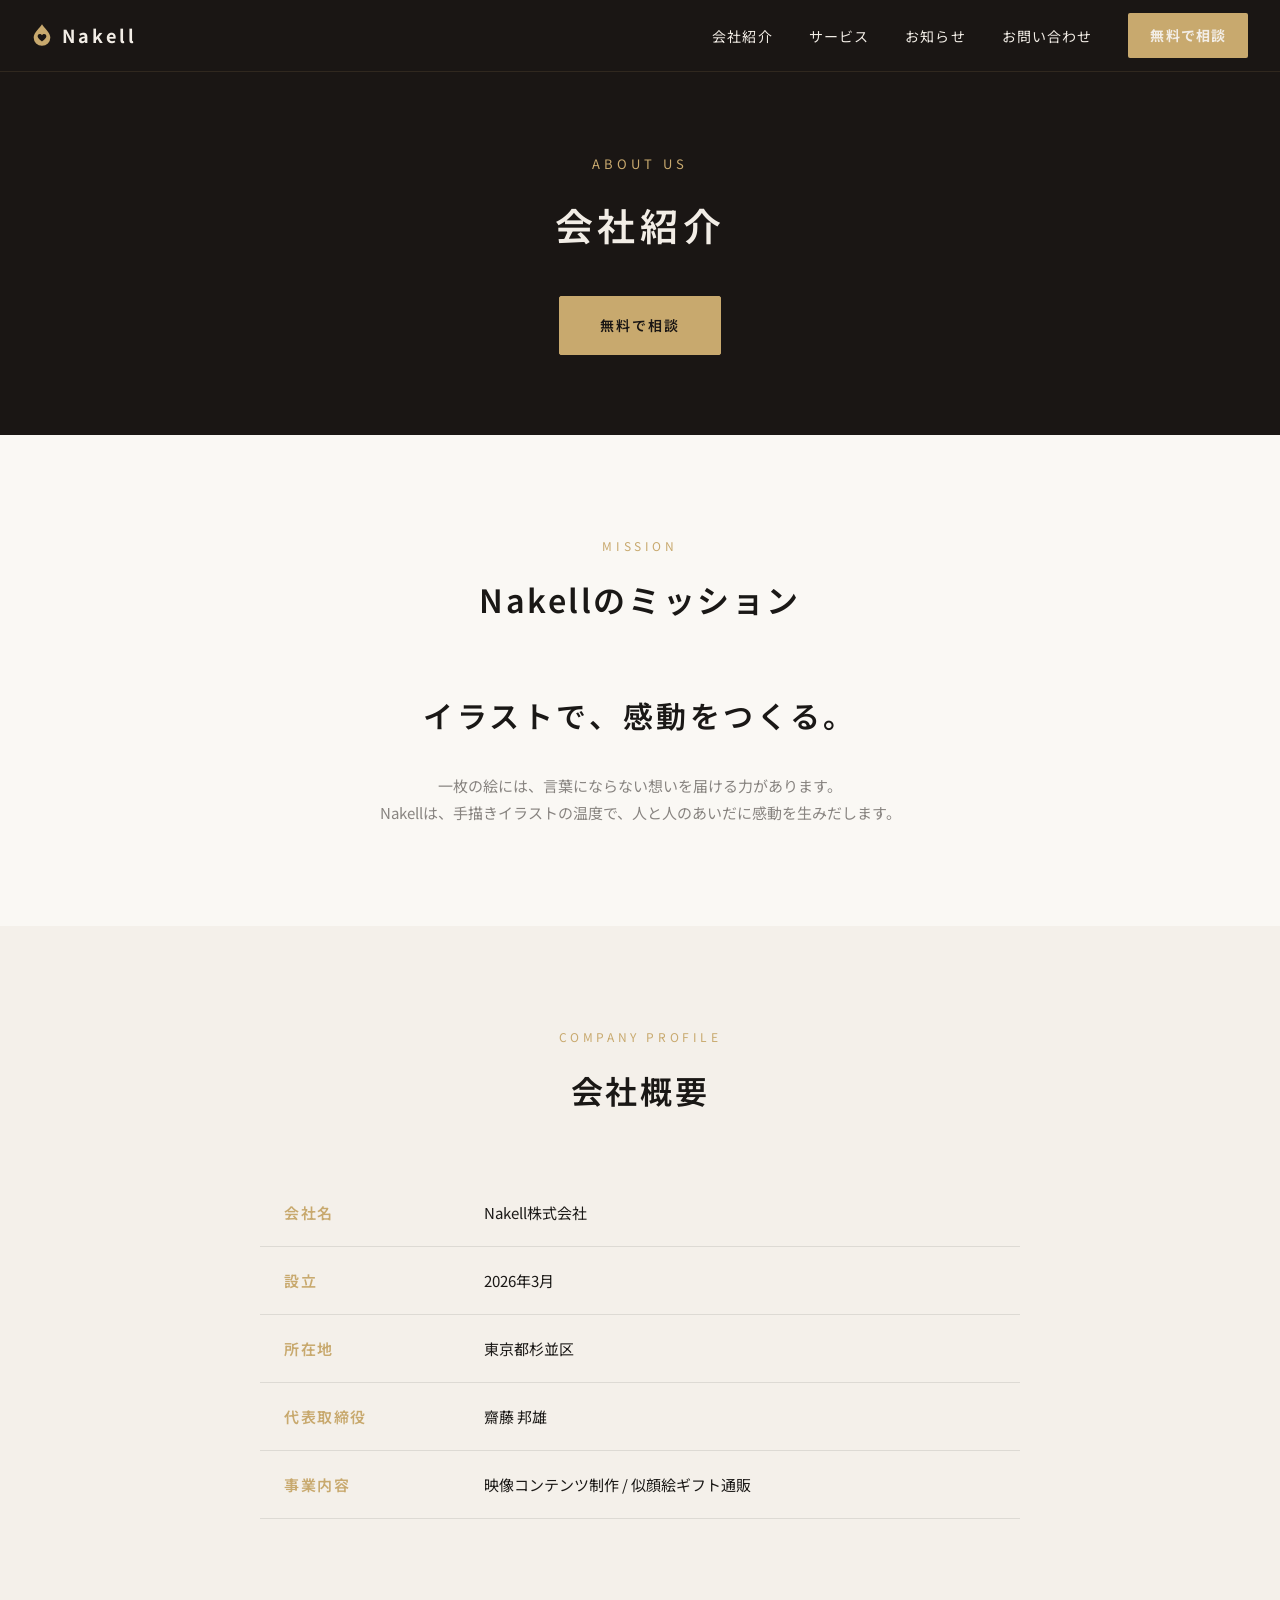
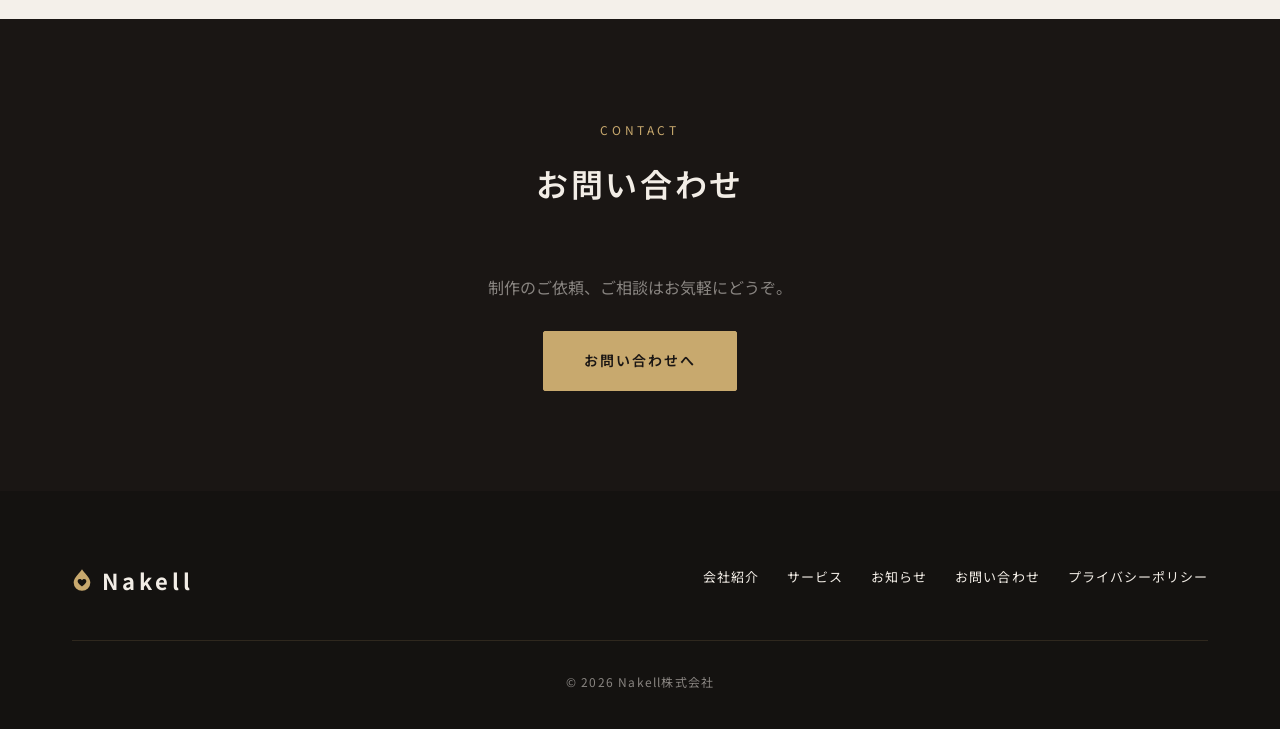
==== commit a101ad84: "Redesign the Nakell mark as a tear with a heart" ====
--- a/company.html
+++ b/company.html
@@ -14,7 +14,11 @@
 
 <header class="site-header">
   <div class="nav-inner">
-    <a href="index.html" class="nav-logo"><span class="teardrop teardrop-sm"></span><span>Nakell</span></a>
+    <a href="index.html" class="nav-logo">
+      <svg class="nakell-mark" width="20" height="24" viewBox="0 0 24 28" aria-hidden="true" focusable="false">
+        <path fill="#c8a96e" fill-rule="evenodd" d="M12 1C10 5 2 11 2 17a10 10 0 0 0 20 0C22 11 14 5 12 1ZM12 21.7c-1.4-1.1-5.2-3.7-5.2-6.3 0-3 3.6-3.7 5.2-1.1 1.6-2.6 5.2-1.9 5.2 1.1 0 2.6-3.8 5.2-5.2 6.3Z"/>
+      </svg><span>Nakell</span>
+    </a>
     <button class="nav-toggle" aria-label="メニュー"><span></span><span></span><span></span></button>
     <ul class="nav-menu">
       <li><a href="company.html">会社紹介</a></li>
@@ -84,7 +88,11 @@
 <footer class="site-footer">
   <div class="container">
     <div class="footer-top">
-      <a href="index.html" class="footer-logo"><span class="teardrop teardrop-sm"></span><span>Nakell</span></a>
+      <a href="index.html" class="footer-logo">
+        <svg class="nakell-mark" width="20" height="24" viewBox="0 0 24 28" aria-hidden="true" focusable="false">
+          <path fill="#c8a96e" fill-rule="evenodd" d="M12 1C10 5 2 11 2 17a10 10 0 0 0 20 0C22 11 14 5 12 1ZM12 21.7c-1.4-1.1-5.2-3.7-5.2-6.3 0-3 3.6-3.7 5.2-1.1 1.6-2.6 5.2-1.9 5.2 1.1 0 2.6-3.8 5.2-5.2 6.3Z"/>
+        </svg><span>Nakell</span>
+      </a>
       <ul class="footer-nav">
         <li><a href="company.html">会社紹介</a></li>
         <li><a href="service.html">サービス</a></li>
